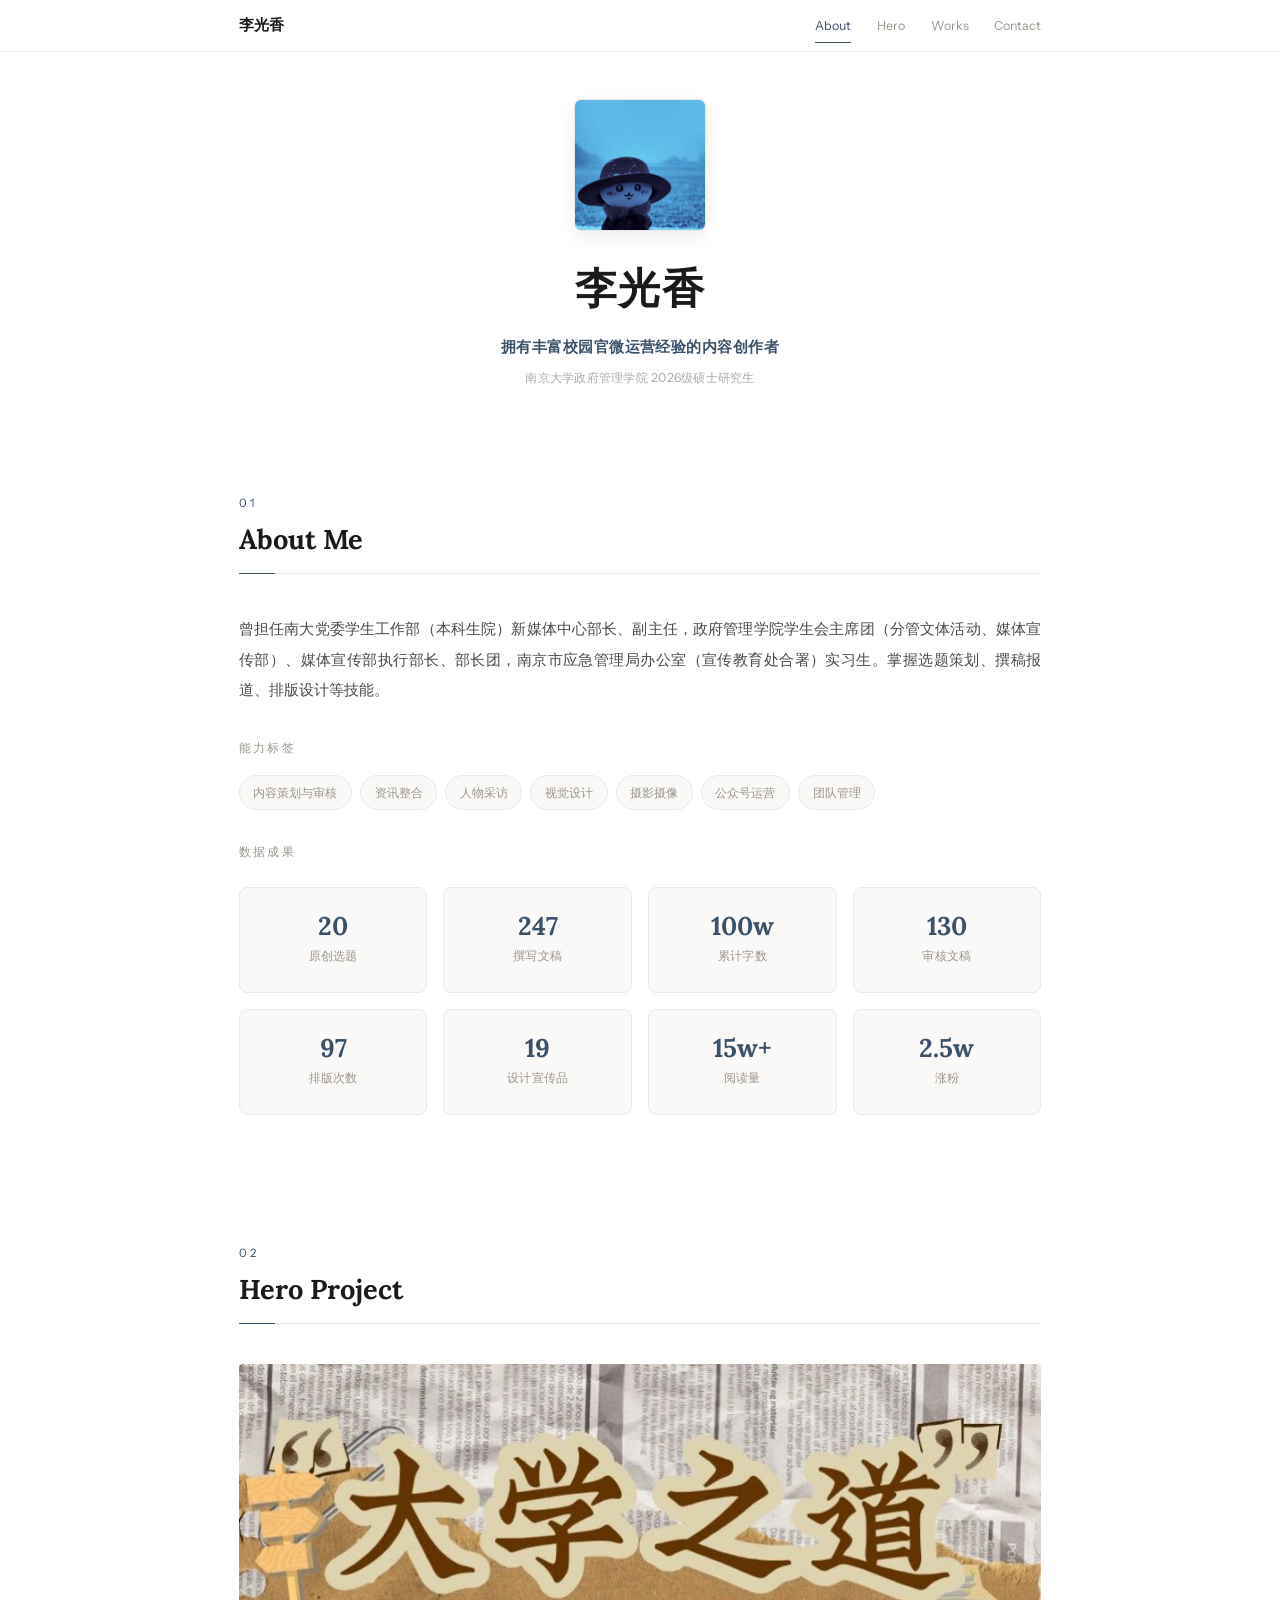
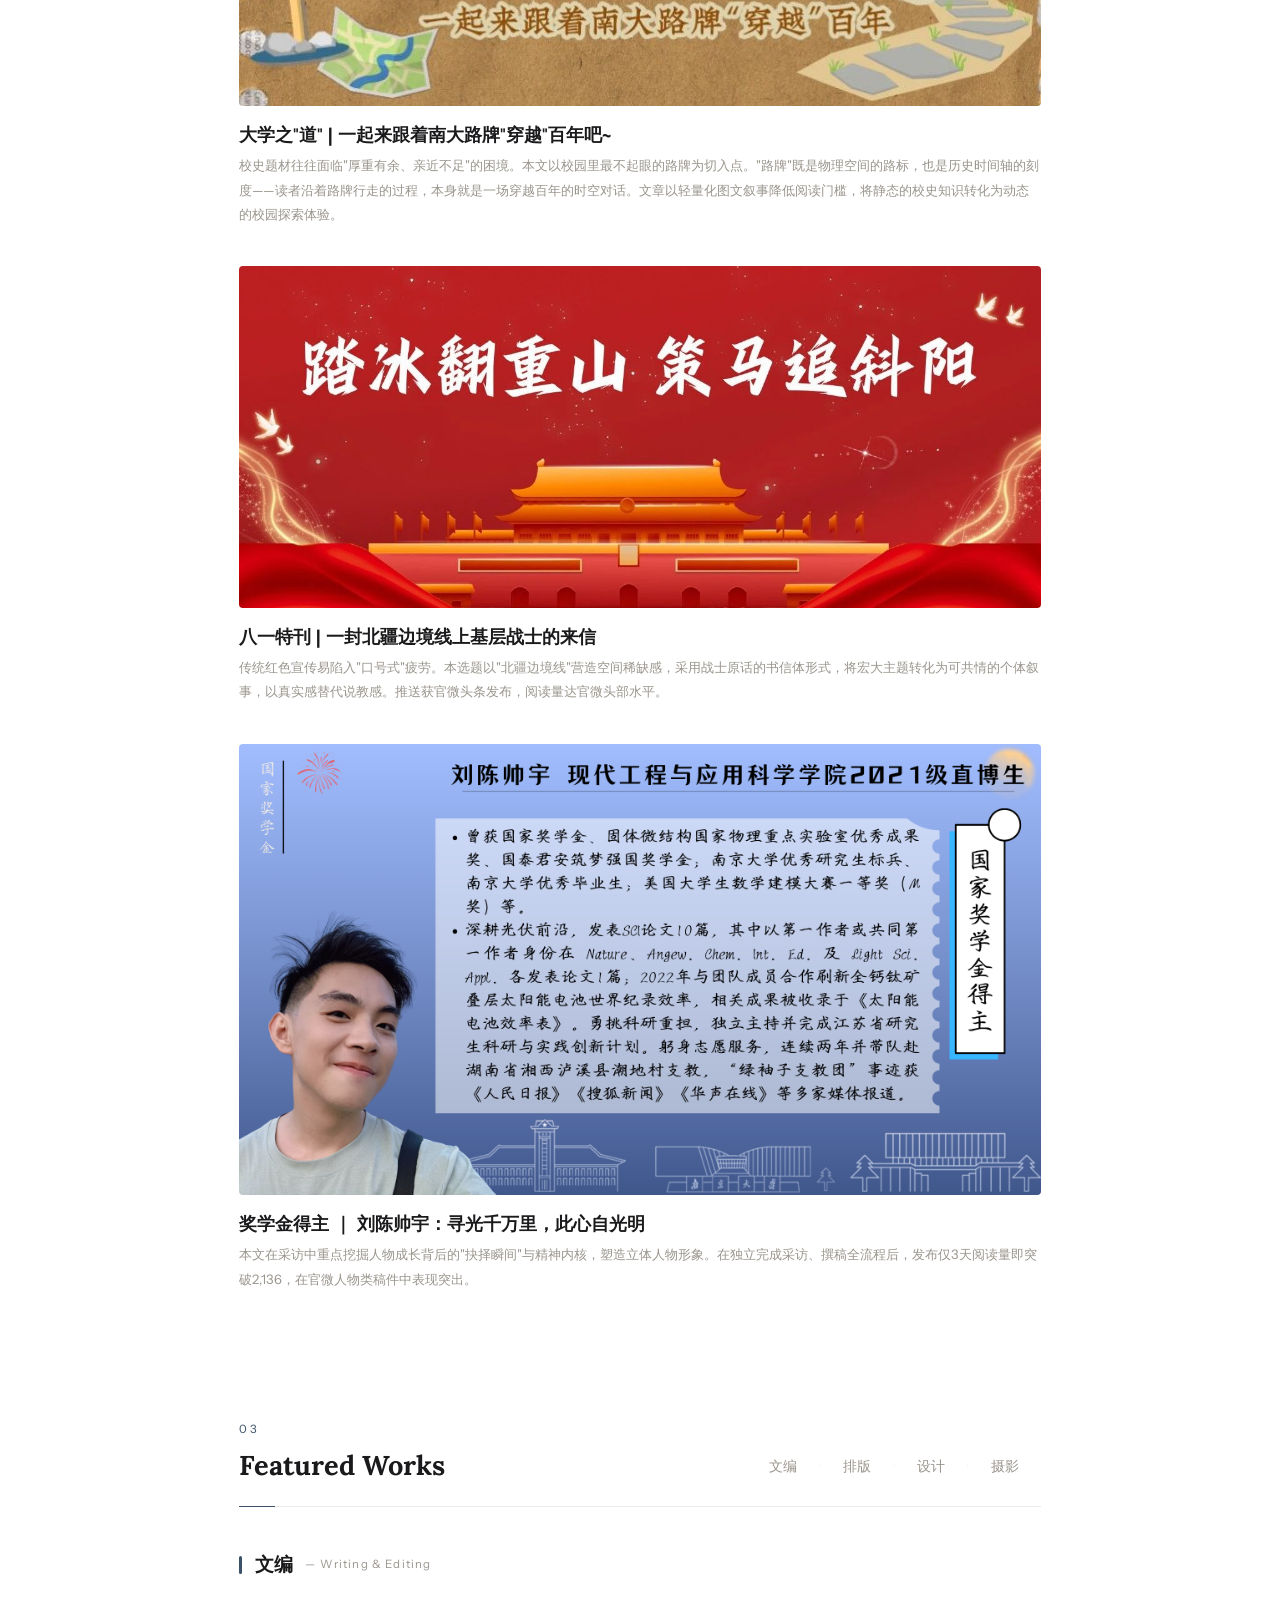
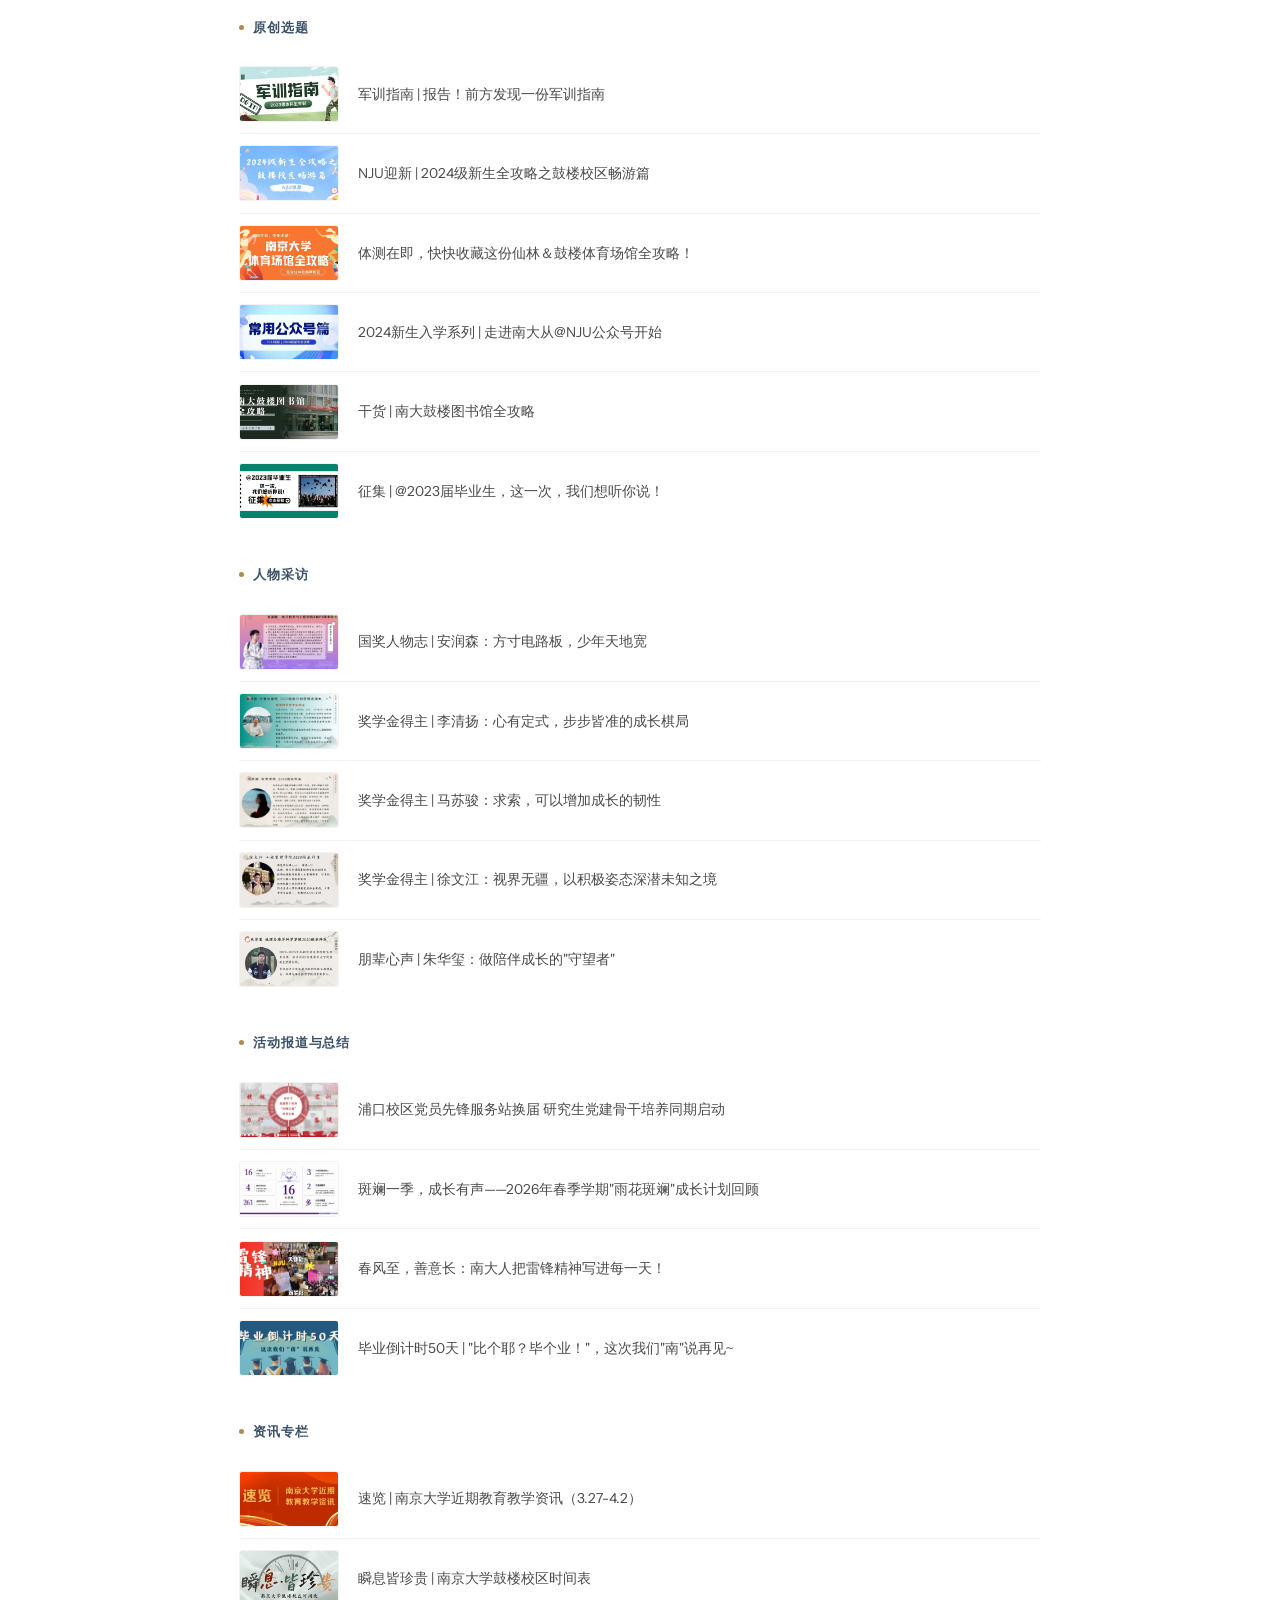
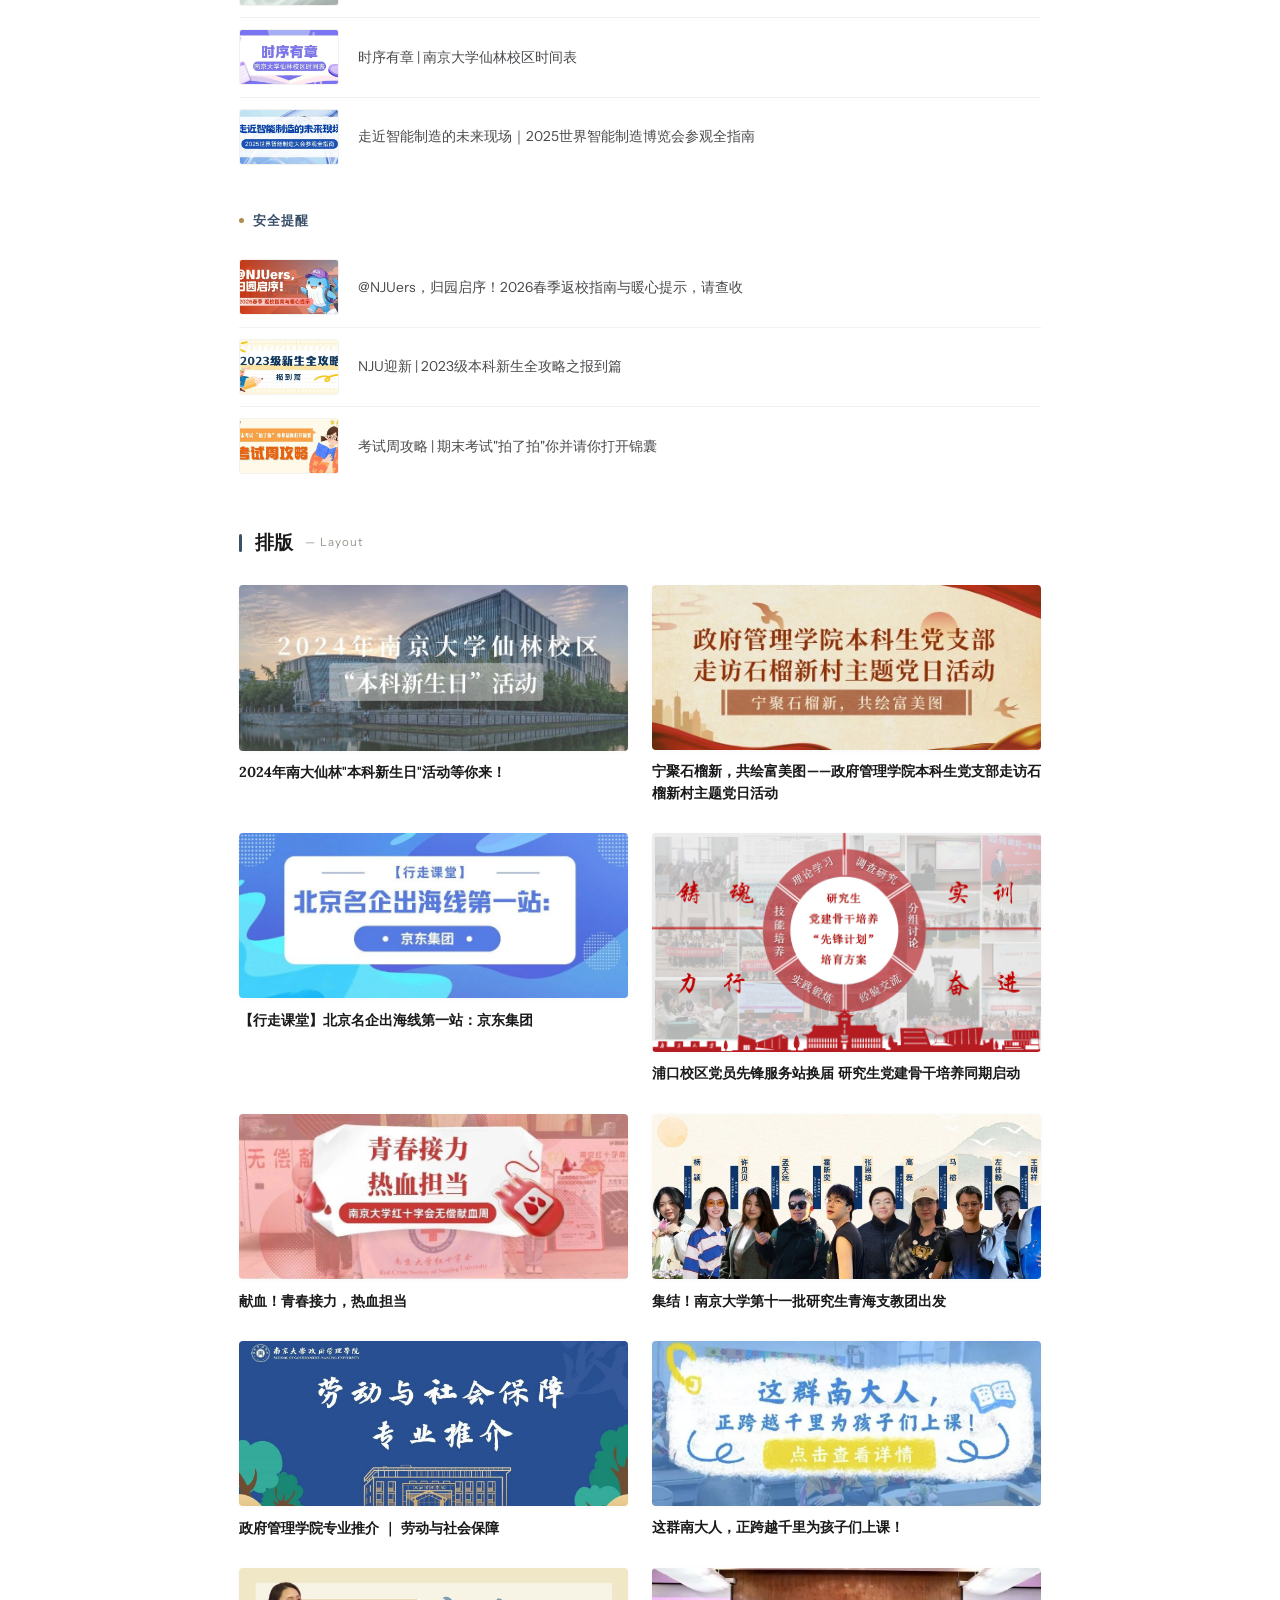
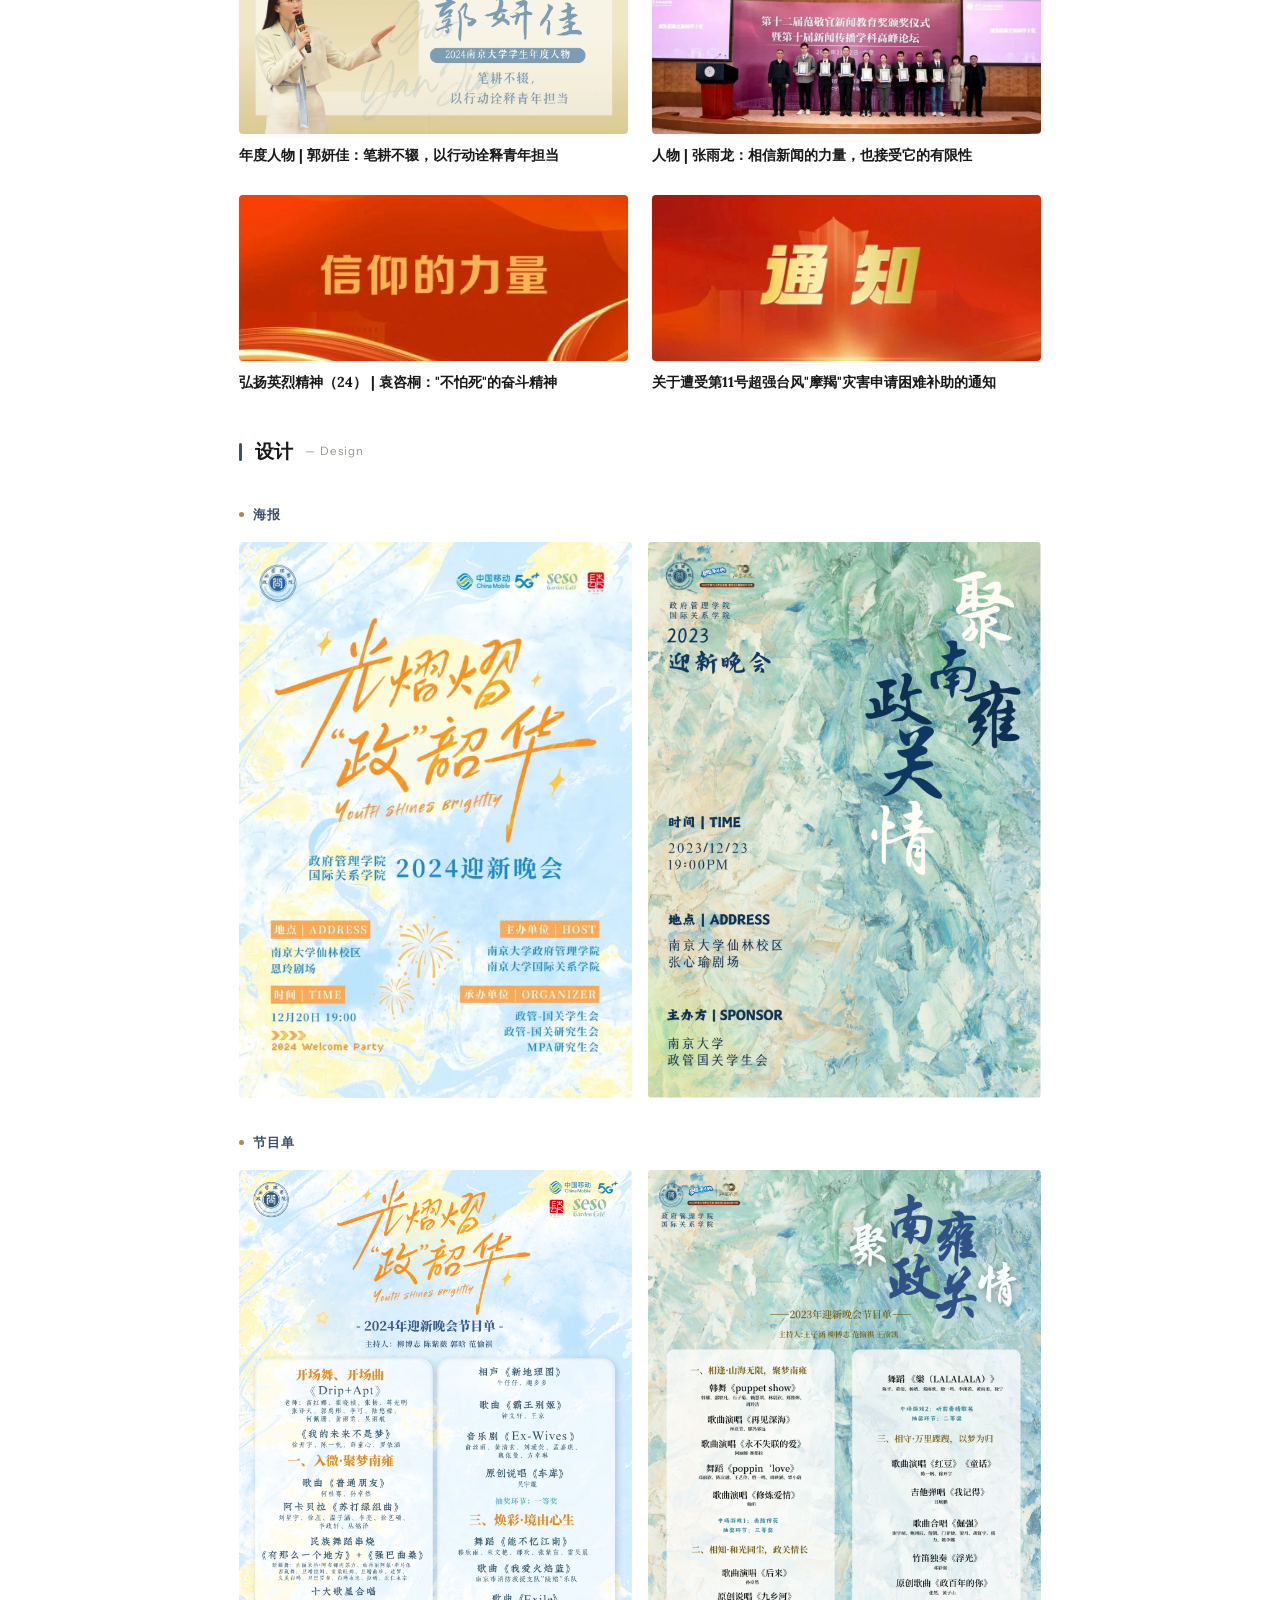
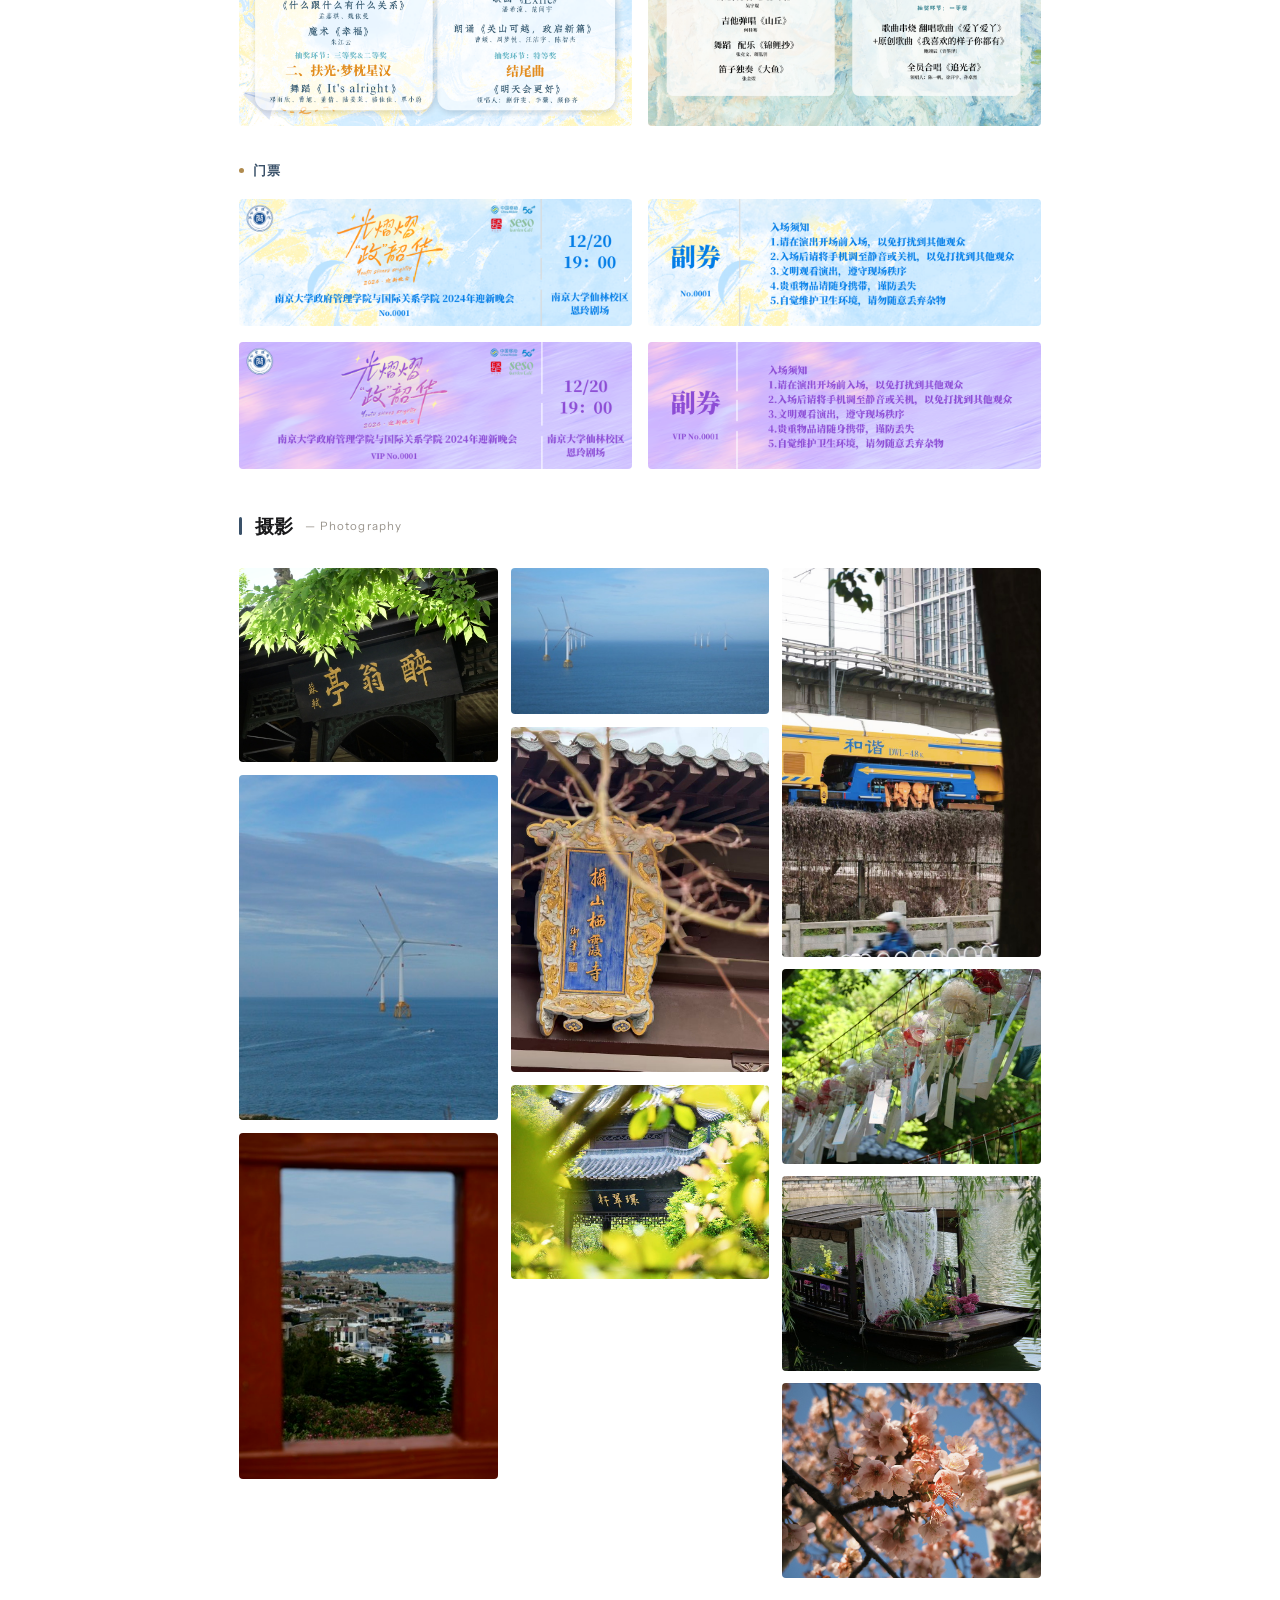
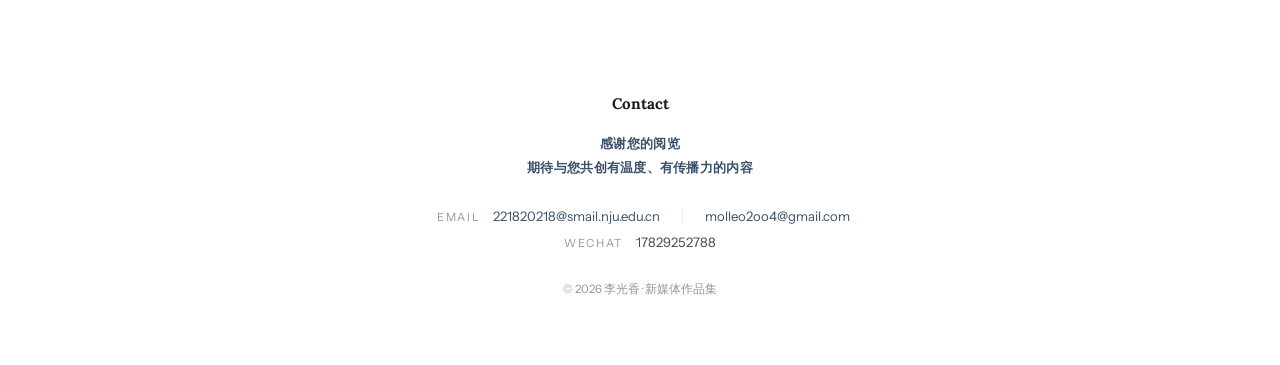
==== portfolio.html @ 60e77000 "Update portfolio - new media works collection" ====
<!-- Generated by Trae Work -->
<!DOCTYPE html>
<html lang="zh-CN">
<head>
  <meta charset="UTF-8">
  <meta name="viewport" content="width=device-width, initial-scale=1.0">
  <title>李光香 · 新媒体作品集</title>

  <style>
    @font-face {
      font-family: 'Lora';
      src: url('./_shared/fonts/Lora-Regular.ttf') format('truetype');
      font-weight: 400;
    }
    @font-face {
      font-family: 'Lora';
      src: url('./_shared/fonts/Lora-Bold.ttf') format('truetype');
      font-weight: 700;
    }
    @font-face {
      font-family: 'Lora';
      src: url('./_shared/fonts/Lora-Italic.ttf') format('truetype');
      font-weight: 400;
      font-style: italic;
    }
    @font-face {
      font-family: 'InstrumentSans';
      src: url('./_shared/fonts/InstrumentSans-Regular.ttf') format('truetype');
      font-weight: 400;
    }
    @font-face {
      font-family: 'InstrumentSans';
      src: url('./_shared/fonts/InstrumentSans-Bold.ttf') format('truetype');
      font-weight: 700;
    }
  </style>

  <style>
    :root {
      --bg: #ffffff;
      --bg-soft: #faf9f7;
      --ink: #1a1a1c;
      --ink-soft: #4a4a4e;
      --muted: #9a958d;
      --rule: #ece9e4;
      --rule-soft: #f4f2ee;
      --accent: #3a5169;
      --accent-soft: #7a93ab;
      --gold: #b08b4e;
      --font-serif: 'Lora', 'Noto Serif SC', 'Songti SC', serif;
      --font-sans: 'InstrumentSans', 'Noto Sans SC', 'PingFang SC', sans-serif;
      --max: 860px;
    }

    *, *::before, *::after { box-sizing: border-box; margin: 0; padding: 0; }
    html { font-size: 16px; scroll-behavior: smooth; }
    body {
      font-family: var(--font-sans);
      color: var(--ink);
      background: var(--bg);
      line-height: 1.85;
      -webkit-font-smoothing: antialiased;
      overflow-x: hidden;
    }
    .container {
      max-width: var(--max);
      margin: 0 auto;
      padding: 0 1.8rem;
    }

    /* Scroll reveal */
    .reveal {
      opacity: 0;
      transform: translateY(20px);
      transition: opacity 0.8s cubic-bezier(0.22,1,0.36,1), transform 0.8s cubic-bezier(0.22,1,0.36,1);
    }
    .reveal.visible { opacity: 1; transform: translateY(0); }

    /* === Nav === */
    nav.topnav {
      position: sticky; top: 0; z-index: 100;
      background: rgba(255,255,255,0.9);
      backdrop-filter: blur(12px);
      -webkit-backdrop-filter: blur(12px);
      border-bottom: 1px solid var(--rule-soft);
    }
    nav.topnav .nav-inner {
      max-width: var(--max); margin: 0 auto;
      padding: 0.7rem 1.8rem;
      display: flex; gap: 1.6rem; flex-wrap: wrap; align-items: center;
    }
    nav.topnav .brand {
      font-family: var(--font-serif);
      font-size: 0.95rem; font-weight: 700;
      color: var(--ink); margin-right: auto;
      letter-spacing: 0.02em;
    }
    nav.topnav a {
      font-size: 0.78rem; color: var(--muted);
      text-decoration: none; transition: color 0.2s;
      white-space: nowrap; position: relative;
    }
    nav.topnav a:hover, nav.topnav a.active { color: var(--accent); }
    nav.topnav a::after {
      content: ''; position: absolute; bottom: -6px; left: 0;
      width: 0; height: 1px; background: var(--accent);
      transition: width 0.3s ease;
    }
    nav.topnav a:hover::after, nav.topnav a.active::after { width: 100%; }

    /* === Hero === */
    .hero {
      text-align: center;
      padding: 3rem 0 2.5rem;
    }
    .hero .profile-wrap {
      width: 130px; height: 130px; margin: 0 auto 1.3rem;
      position: relative;
    }
    .hero .profile-wrap img {
      width: 100%; height: 100%;
      object-fit: cover; border-radius: 6px;
      box-shadow: 0 0 0 1px var(--rule), 0 6px 20px rgba(0,0,0,0.08);
      transition: transform 0.4s ease;
    }
    .hero .profile-wrap:hover img { transform: scale(1.03); }
    .hero h1 {
      font-family: var(--font-serif);
      font-size: 2.6rem; font-weight: 700;
      letter-spacing: 0.04em;
      margin-bottom: 0.4rem;
    }
    .hero h1 a {
      color: var(--ink); text-decoration: none;
      transition: color 0.2s;
    }
    .hero h1 a:hover { color: var(--accent); }
    .hero .tagline {
      font-size: 0.92rem; color: var(--accent);
      letter-spacing: 0.03em;
      margin-bottom: 0.3rem;
      font-weight: 600;
    }
    .hero .tagline-sub {
      font-size: 0.78rem; color: var(--muted);
      letter-spacing: 0.02em;
      opacity: 0.8;
    }
    .hero .divider-dot {
      display: inline-block;
      width: 4px; height: 4px;
      background: var(--gold); border-radius: 50%;
      margin: 0 auto 0.8rem;
    }
    .hero .emails {
      font-size: 0.82rem;
    }
    .hero .emails a {
      color: var(--accent); text-decoration: none;
      transition: color 0.2s;
    }
    .hero .emails a:hover { color: var(--gold); }
    .hero .emails .sep { color: var(--rule); margin: 0 0.6rem; }

    /* === Section headers — editorial style === */
    .section {
      padding: 4rem 0;
    }
    .section-head {
      margin-bottom: 2.5rem;
    }
    .section-head .section-label {
      font-size: 0.72rem;
      font-weight: 400;
      letter-spacing: 0.25em;
      text-transform: uppercase;
      color: var(--accent);
      margin-bottom: 0.5rem;
    }
    .section-head h2 {
      font-family: var(--font-serif);
      font-size: 1.7rem;
      font-weight: 700;
      color: var(--ink);
      line-height: 1.3;
    }
    .section-head-row {
      display: flex;
      align-items: flex-start;
      justify-content: space-between;
      gap: 1rem;
    }
    .section-head .section-rule {
      margin-top: 1rem;
      height: 1px;
      background: linear-gradient(90deg, var(--accent) 0%, var(--accent) 36px, var(--rule) 36px, var(--rule) 100%);
    }

    /* === Sub-section headers (文编/排版/设计/摄影) === */
    .sub-head {
      margin: 2.5rem 0 1.5rem;
      display: flex;
      align-items: center;
      gap: 0.8rem;
    }
    .sub-head .sub-marker {
      width: 3px; height: 18px;
      background: var(--accent);
      border-radius: 2px;
      flex-shrink: 0;
    }
    .sub-head h3 {
      font-family: var(--font-serif);
      font-size: 1.2rem;
      font-weight: 700;
      color: var(--ink);
    }
    .sub-head .sub-count {
      font-size: 0.72rem;
      color: var(--muted);
      letter-spacing: 0.1em;
    }

    /* === Works tab bar — editorial style === */
    .works-tabs {
      display: flex;
      justify-content: center;
      align-items: center;
      gap: 0;
      margin-bottom: 0.4rem;
    }
    .works-tabs a {
      position: relative;
      font-family: var(--font-serif);
      font-size: 0.88rem;
      color: var(--muted);
      text-decoration: none;
      padding: 0.3rem 1.4rem;
      transition: color 0.25s ease;
    }
    .works-tabs a::after {
      content: '';
      position: absolute;
      bottom: -4px;
      left: 50%;
      transform: translateX(-50%);
      width: 0;
      height: 1.5px;
      background: var(--accent);
      transition: width 0.3s cubic-bezier(0.22,1,0.36,1);
    }
    .works-tabs a:hover {
      color: var(--accent);
    }
    .works-tabs a:hover::after {
      width: 24px;
    }
    .works-tabs a.active {
      color: var(--accent);
    }
    .works-tabs a.active::after {
      width: 24px;
    }
    .works-tabs .tab-sep {
      color: var(--rule);
      font-size: 0.6rem;
      user-select: none;
    }

    /* === Sub-sub headers (原创选题/人物采访 etc) === */
    .cat-head {
      margin: 2rem 0 1rem;
      display: flex;
      align-items: baseline;
      gap: 0.6rem;
    }
    .cat-head .cat-dot {
      width: 5px; height: 5px;
      border-radius: 50%;
      background: var(--gold);
      flex-shrink: 0;
      transform: translateY(-2px);
    }
    .cat-head h4 {
      font-size: 0.82rem;
      font-weight: 700;
      color: var(--accent);
      letter-spacing: 0.06em;
    }

    /* === About: bio text === */
    .bio {
      text-align: justify;
      font-size: 0.95rem;
      line-height: 2;
      color: var(--ink-soft);
    }
    .bio strong { color: var(--ink); font-weight: 700; }

    /* === About: positions === */
    .positions {
      margin-top: 1.2rem;
      padding-left: 0;
    }
    .positions li {
      list-style: none;
      padding: 0.6rem 0;
      font-size: 0.88rem;
      color: var(--ink-soft);
      border-bottom: 1px solid var(--rule-soft);
      text-align: justify;
      display: flex;
      align-items: baseline;
      gap: 0.8rem;
    }
    .positions li:last-child { border-bottom: none; }
    .positions li::before {
      content: '';
      width: 6px; height: 1px;
      background: var(--accent);
      flex-shrink: 0;
      transform: translateY(-3px);
    }

    /* === About: skills — pill tags === */
    .skills {
      display: flex; flex-wrap: wrap;
      gap: 0.5rem; margin-top: 1rem;
    }
    .skills span {
      font-size: 0.78rem;
      color: var(--muted);
      padding: 0.3rem 0.85rem;
      background: var(--bg-soft);
      border: 1px solid var(--rule);
      border-radius: 20px;
      transition: all 0.25s ease;
      cursor: default;
    }
    .skills span:hover {
      color: var(--accent);
      border-color: var(--accent-soft);
      background: rgba(58, 81, 105, 0.04);
      transform: translateY(-2px);
    }

    /* === About: stats — card grid === */
    .stats {
      margin-top: 1.5rem;
      display: grid;
      grid-template-columns: repeat(auto-fit, minmax(160px, 1fr));
      gap: 1rem;
    }
    .stats .stat {
      background: var(--bg-soft);
      padding: 1.5rem 1.2rem;
      border-radius: 8px;
      text-align: center;
      border: 1px solid var(--rule);
      transition: transform 0.3s ease, box-shadow 0.3s ease;
      position: relative;
      overflow: hidden;
    }
    .stats .stat::before {
      content: '';
      position: absolute;
      top: 0; left: 0;
      width: 100%;
      height: 3px;
      background: linear-gradient(135deg, var(--accent) 0%, var(--accent-soft) 100%);
      transform: scaleX(0);
      transform-origin: left;
      transition: transform 0.4s ease;
    }
    .stats .stat:hover {
      transform: translateY(-4px);
      box-shadow: 0 4px 16px rgba(0,0,0,0.06), 0 2px 6px rgba(0,0,0,0.04);
    }
    .stats .stat:hover::before { transform: scaleX(1); }
    .stats .stat .num {
      font-family: var(--font-serif);
      font-size: 1.6rem;
      font-weight: 700;
      color: var(--accent);
      line-height: 1.1;
    }
    .stats .stat .label {
      font-size: 0.72rem;
      color: var(--muted);
      margin-top: 0.4rem;
      letter-spacing: 0.02em;
    }

    /* === About sub-labels === */
    .about-sub {
      margin: 2rem 0 0.6rem;
      font-size: 0.72rem;
      letter-spacing: 0.2em;
      text-transform: uppercase;
      color: var(--muted);
      font-weight: 400;
    }

    /* === Hero projects — large editorial === */
    .hero-projects {
      display: flex;
      flex-direction: column;
      gap: 2.5rem;
    }
    .hero-project {
      text-decoration: none;
      color: var(--ink);
      display: block;
    }
    .hero-project .hp-img {
      width: 100%;
      overflow: hidden;
      border-radius: 4px;
      margin-bottom: 1rem;
    }
    .hero-project .hp-img img {
      width: 100%; display: block;
      transition: transform 0.6s ease;
    }
    .hero-project:hover .hp-img img { transform: scale(1.03); }
    .hero-project .hp-title {
      font-family: var(--font-serif);
      font-size: 1.1rem;
      font-weight: 700;
      line-height: 1.5;
      transition: color 0.2s;
    }
    .hero-project:hover .hp-title { color: var(--accent); }
    .hero-project .hp-desc {
      font-size: 0.82rem;
      color: var(--muted);
      margin-top: 0.3rem;
    }

    /* === Layout grid — large cover like hero projects === */
    .layout-grid {
      display: grid;
      grid-template-columns: repeat(2, 1fr);
      gap: 1.8rem 1.5rem;
      margin-bottom: 1rem;
    }
    .layout-grid .lg-item {
      text-decoration: none;
      color: var(--ink);
      display: block;
    }
    .layout-grid .lg-img {
      width: 100%;
      overflow: hidden;
      border-radius: 4px;
      margin-bottom: 0.7rem;
      box-shadow: 0 1px 4px rgba(0,0,0,0.04);
    }
    .layout-grid .lg-img img {
      width: 100%; display: block;
      transition: transform 0.6s ease;
    }
    .layout-grid .lg-item:hover .lg-img img { transform: scale(1.04); }
    .layout-grid .lg-title {
      font-family: var(--font-serif);
      font-size: 0.9rem;
      font-weight: 700;
      line-height: 1.5;
      transition: color 0.2s;
      text-align: justify;
    }
    .layout-grid .lg-item:hover .lg-title { color: var(--accent); }

    /* === Article list — horizontal thumbnail + title === */
    .work-list {
      list-style: none;
      margin-bottom: 1rem;
    }
    .work-list li {
      border-bottom: 1px solid var(--rule-soft);
    }
    .work-list li:last-child { border-bottom: none; }
    .work-list a {
      display: flex;
      align-items: center;
      gap: 1.2rem;
      padding: 0.7rem 0;
      text-decoration: none;
      color: var(--ink);
      transition: padding-left 0.3s ease;
    }
    .work-list a:hover { padding-left: 0.8rem; }
    .work-list .thumb {
      width: 100px;
      height: 56px;
      object-fit: cover;
      border-radius: 3px;
      flex-shrink: 0;
      border: 1px solid var(--rule-soft);
      transition: opacity 0.2s;
    }
    .work-list a:hover .thumb { opacity: 0.85; }
    .work-list .title {
      font-size: 0.86rem;
      font-weight: 400;
      line-height: 1.5;
      text-align: justify;
      color: var(--ink-soft);
      transition: color 0.2s;
    }
    .work-list a:hover .title { color: var(--accent); }

    /* === Plain link list — minimal === */
    .plain-list {
      list-style: none;
      margin-bottom: 1rem;
    }
    .plain-list li {
      border-bottom: 1px solid var(--rule-soft);
    }
    .plain-list li:last-child { border-bottom: none; }
    .plain-list a {
      display: flex;
      align-items: baseline;
      gap: 0.6rem;
      padding: 0.65rem 0;
      font-size: 0.86rem;
      color: var(--ink-soft);
      text-decoration: none;
      text-align: justify;
      transition: color 0.2s, padding-left 0.3s;
    }
    .plain-list a::before {
      content: '—';
      color: var(--rule);
      font-size: 0.8rem;
      flex-shrink: 0;
      transition: color 0.2s;
    }
    .plain-list a:hover {
      color: var(--accent);
      padding-left: 0.6rem;
    }
    .plain-list a:hover::before { color: var(--gold); }

    /* === Design gallery — borderless === */
    .gallery {
      display: grid;
      grid-template-columns: repeat(2, 1fr);
      gap: 1rem;
      margin-bottom: 1.5rem;
    }
    .gallery .gitem {
      cursor: pointer;
      overflow: hidden;
      border-radius: 4px;
      background: var(--bg-soft);
      transition: opacity 0.3s;
    }
    .gallery .gitem:hover { opacity: 0.9; }
    .gallery .gitem img {
      width: 100%; display: block;
      transition: transform 0.5s ease;
    }
    .gallery .gitem:hover img { transform: scale(1.04); }

    /* === Photo grid === */
    .photos {
      column-count: 3;
      column-gap: 0.8rem;
    }
    .photos .pitem {
      break-inside: avoid;
      margin-bottom: 0.8rem;
      cursor: pointer;
      overflow: hidden;
      border-radius: 4px;
      background: var(--bg-soft);
      transition: opacity 0.3s;
    }
    .photos .pitem:hover { opacity: 0.9; }
    .photos .pitem img {
      width: 100%; display: block;
      transition: transform 0.5s ease;
    }
    .photos .pitem:hover img { transform: scale(1.04); }

    /* === Lightbox === */
    .lightbox {
      display: none;
      position: fixed; inset: 0;
      background: rgba(0,0,0,0.92);
      z-index: 9999;
      justify-content: center;
      align-items: center;
      cursor: zoom-out;
      backdrop-filter: blur(6px);
    }
    .lightbox.active { display: flex; animation: fade 0.3s ease; }
    @keyframes fade { from { opacity: 0; } to { opacity: 1; } }
    .lightbox img {
      max-width: 90%; max-height: 90%;
      border-radius: 4px;
      animation: zoom 0.4s cubic-bezier(0.22,1,0.36,1);
    }
    @keyframes zoom {
      from { transform: scale(0.92); opacity: 0; }
      to { transform: scale(1); opacity: 1; }
    }

    /* === Footer === */
    footer {
      padding: 3rem 0 4rem;
      text-align: center;
    }
    footer .foot-label {
      font-family: var(--font-serif);
      font-size: 0.95rem;
      font-weight: 700;
      color: var(--ink);
      margin-bottom: 0.8rem;
    }
    footer .foot-message {
      font-size: 0.84rem;
      color: var(--accent);
      line-height: 1.8;
      margin-bottom: 1.5rem;
      letter-spacing: 0.02em;
      font-weight: 600;
    }
    footer .foot-contacts {
      font-size: 0.82rem;
      line-height: 2;
    }
    footer .contact-row {
      display: flex;
      justify-content: center;
      align-items: baseline;
      gap: 0.8rem;
    }
    footer .contact-label {
      font-size: 0.7rem;
      letter-spacing: 0.15em;
      text-transform: uppercase;
      color: var(--muted);
      min-width: 50px;
      text-align: right;
    }
    footer .contact-value {
      color: var(--ink-soft);
    }
    footer .foot-contacts a {
      color: var(--accent); text-decoration: none;
      transition: color 0.2s;
    }
    footer .foot-contacts a:hover { color: var(--gold); }
    footer .foot-contacts .sep { color: var(--rule); margin: 0 0.5rem; }
    footer .foot-copy {
      font-size: 0.72rem;
      color: var(--muted);
      margin-top: 1.5rem;
    }

    /* === Responsive === */
    @media (max-width: 600px) {
      .gallery { grid-template-columns: 1fr; }
      .photos { column-count: 2; }
      .layout-grid { grid-template-columns: 1fr; }
      .hero h1 { font-size: 2rem; }
      nav.topnav .nav-inner { gap: 1rem; }
      nav.topnav a { font-size: 0.72rem; }
      .stats { flex-direction: row; flex-wrap: wrap; }
      .stats .stat { min-width: 50%; }
      .work-list a { gap: 0.8rem; }
      .work-list .thumb { width: 80px; height: 45px; }
      .works-tabs a { font-size: 0.78rem; padding: 0.3rem 0.8rem; }
      .section-head-row { flex-direction: column; align-items: flex-start; }
      footer .contact-row { flex-direction: column; gap: 0.2rem; }
      footer .contact-label { text-align: center; }
    }
    @media (max-width: 400px) {
      .photos { column-count: 1; }
      .work-list .thumb { width: 64px; height: 36px; }
    }
  </style>
</head>
<body>

  <nav class="topnav">
    <div class="nav-inner">
      <a class="brand" href="https://molleox.github.io/" target="_blank" rel="noopener" style="text-decoration:none;">李光香</a>
      <a href="#about">About</a>
      <a href="#hero-project">Hero</a>
      <a href="#works">Works</a>
      <a href="#contact">Contact</a>
    </div>
  </nav>

  <div class="container">

    <!-- Hero -->
    <div class="hero reveal">
      <div class="profile-wrap">
        <img src="assets/profile-new.jpeg" alt="李光香">
      </div>
      <h1><a href="https://molleox.github.io/" target="_blank" rel="noopener">李光香</a></h1>
      <p class="tagline">拥有丰富校园官微运营经验的内容创作者</p>
      <p class="tagline-sub">南京大学政府管理学院 2026级硕士研究生</p>
    </div>

    <!-- 01 About Me -->
    <section class="section reveal" id="about">
      <div class="section-head">
        <div class="section-label">01</div>
        <h2>About Me</h2>
        <div class="section-rule"></div>
      </div>

      <p class="bio">
        曾担任南大党委学生工作部（本科生院）新媒体中心部长、副主任，政府管理学院学生会主席团（分管文体活动、媒体宣传部）、媒体宣传部执行部长、部长团，南京市应急管理局办公室（宣传教育处合署）实习生。掌握选题策划、撰稿报道、排版设计等技能。
      </p>

      <div class="about-sub">能力标签</div>
      <div class="skills">
        <span>内容策划与审核</span><span>资讯整合</span><span>人物采访</span><span>视觉设计</span><span>摄影摄像</span><span>公众号运营</span><span>团队管理</span>
      </div>

      <div class="about-sub">数据成果</div>
      <div class="stats">
        <div class="stat"><div class="num">20</div><div class="label">原创选题</div></div>
        <div class="stat"><div class="num">247</div><div class="label">撰写文稿</div></div>
        <div class="stat"><div class="num">100w</div><div class="label">累计字数</div></div>
        <div class="stat"><div class="num">130</div><div class="label">审核文稿</div></div>
        <div class="stat"><div class="num">97</div><div class="label">排版次数</div></div>
        <div class="stat"><div class="num">19</div><div class="label">设计宣传品</div></div>
        <div class="stat"><div class="num">15w+</div><div class="label">阅读量</div></div>
        <div class="stat"><div class="num">2.5w</div><div class="label">涨粉</div></div>
      </div>
    </section>

    <!-- 02 Hero Project -->
    <section class="section reveal" id="hero-project">
      <div class="section-head">
        <div class="section-label">02</div>
        <h2>Hero Project</h2>
        <div class="section-rule"></div>
      </div>
      <div class="hero-projects">
        <a class="hero-project" href="https://mp.weixin.qq.com/s/YnFyuPqXCF4Wr8rOiO-S4A" target="_blank" rel="noopener">
          <div class="hp-img"><img src="assets/hero1.png" alt="大学之道"></div>
          <div class="hp-title">大学之"道" | 一起来跟着南大路牌"穿越"百年吧~</div>
          <div class="hp-desc">校史题材往往面临"厚重有余、亲近不足"的困境。本文以校园里最不起眼的路牌为切入点。"路牌"既是物理空间的路标，也是历史时间轴的刻度——读者沿着路牌行走的过程，本身就是一场穿越百年的时空对话。文章以轻量化图文叙事降低阅读门槛，将静态的校史知识转化为动态的校园探索体验。</div>
        </a>
        <a class="hero-project" href="https://mp.weixin.qq.com/s/xl5mfMu4aWjMQXHA7Z-B8g" target="_blank" rel="noopener">
          <div class="hp-img"><img src="assets/hero2.png" alt="八一特刊"></div>
          <div class="hp-title">八一特刊 | 一封北疆边境线上基层战士的来信</div>
          <div class="hp-desc">传统红色宣传易陷入"口号式"疲劳。本选题以"北疆边境线"营造空间稀缺感，采用战士原话的书信体形式，将宏大主题转化为可共情的个体叙事，以真实感替代说教感。推送获官微头条发布，阅读量达官微头部水平。</div>
        </a>
        <a class="hero-project" href="https://mp.weixin.qq.com/s/xB-vT43c3py3d7wt3jcHjQ" target="_blank" rel="noopener">
          <div class="hp-img"><img src="assets/hero3.png" alt="刘陈帅宇"></div>
          <div class="hp-title">奖学金得主 ｜ 刘陈帅宇：寻光千万里，此心自光明</div>
          <div class="hp-desc">本文在采访中重点挖掘人物成长背后的"抉择瞬间"与精神内核，塑造立体人物形象。在独立完成采访、撰稿全流程后，发布仅3天阅读量即突破2,136，在官微人物类稿件中表现突出。</div>
        </a>
      </div>
    </section>

    <!-- 03 Featured Works -->
    <section class="section reveal" id="works">
      <div class="section-head">
        <div class="section-label">03</div>
        <div class="section-head-row">
          <h2>Featured Works</h2>
          <div class="works-tabs">
            <a href="#cat-writing">文编</a>
            <span class="tab-sep">·</span>
            <a href="#cat-layout">排版</a>
            <span class="tab-sep">·</span>
            <a href="#cat-design">设计</a>
            <span class="tab-sep">·</span>
            <a href="#cat-photo">摄影</a>
          </div>
        </div>
        <div class="section-rule"></div>
      </div>

      <!-- 一、文编 -->
      <div class="sub-head" id="cat-writing">
        <div class="sub-marker"></div>
        <h3>文编</h3>
        <span class="sub-count">— Writing & Editing</span>
      </div>

      <div class="cat-head"><div class="cat-dot"></div><h4>原创选题</h4></div>
      <ul class="work-list">
        <li><a href="https://mp.weixin.qq.com/s/VSQF0Dr-xXp21sByLk4I1w" target="_blank" rel="noopener">
          <img class="thumb" src="assets/original1.png" alt=""><span class="title">军训指南 | 报告！前方发现一份军训指南</span>
        </a></li>
        <li><a href="https://mp.weixin.qq.com/s/oF11DRpQvUVFfAXGMF_LbQ" target="_blank" rel="noopener">
          <img class="thumb" src="assets/original2.png" alt=""><span class="title">NJU迎新 | 2024级新生全攻略之鼓楼校区畅游篇</span>
        </a></li>
        <li><a href="https://mp.weixin.qq.com/s/Tp6TTzXz90zR1JE8lqbUDg" target="_blank" rel="noopener">
          <img class="thumb" src="assets/original3.png" alt=""><span class="title">体测在即，快快收藏这份仙林＆鼓楼体育场馆全攻略！</span>
        </a></li>
        <li><a href="https://mp.weixin.qq.com/s/B6Wi02RQH_C_41nlaD7G_A" target="_blank" rel="noopener">
          <img class="thumb" src="assets/original4.png" alt=""><span class="title">2024新生入学系列 | 走进南大从@NJU公众号开始</span>
        </a></li>
        <li><a href="https://mp.weixin.qq.com/s/R_TzkCNCQvQaytEUPj2OKw" target="_blank" rel="noopener">
          <img class="thumb" src="assets/original5.png" alt=""><span class="title">干货 | 南大鼓楼图书馆全攻略</span>
        </a></li>
        <li><a href="https://mp.weixin.qq.com/s/juMwMN6XLkldZ4QMYzieFA" target="_blank" rel="noopener">
          <img class="thumb" src="assets/original6.png" alt=""><span class="title">征集 | @2023届毕业生，这一次，我们想听你说！</span>
        </a></li>
      </ul>

      <div class="cat-head"><div class="cat-dot"></div><h4>人物采访</h4></div>
      <ul class="work-list">
        <li><a href="https://mp.weixin.qq.com/s/9mRYyN5wXVGfyLanKJOy0Q" target="_blank" rel="noopener">
          <img class="thumb" src="assets/interview1.png" alt=""><span class="title">国奖人物志 | 安润森：方寸电路板，少年天地宽</span>
        </a></li>
        <li><a href="https://mp.weixin.qq.com/s/m7CEqgtHtMI1CvMzWBrAHQ" target="_blank" rel="noopener">
          <img class="thumb" src="assets/interview2.png" alt=""><span class="title">奖学金得主 | 李清扬：心有定式，步步皆准的成长棋局</span>
        </a></li>
        <li><a href="https://mp.weixin.qq.com/s/NnbzQP8-JYSvf4-C_-s6uw" target="_blank" rel="noopener">
          <img class="thumb" src="assets/interview3.png" alt=""><span class="title">奖学金得主 | 马苏骏：求索，可以增加成长的韧性</span>
        </a></li>
        <li><a href="https://mp.weixin.qq.com/s/Fsk5Rr0KgzD0Z68vBibxeg" target="_blank" rel="noopener">
          <img class="thumb" src="assets/interview4.png" alt=""><span class="title">奖学金得主 | 徐文江：视界无疆，以积极姿态深潜未知之境</span>
        </a></li>
        <li><a href="https://mp.weixin.qq.com/s/SRcPLQeCI3tXf1ZyoR2F2Q" target="_blank" rel="noopener">
          <img class="thumb" src="assets/interview5.png" alt=""><span class="title">朋辈心声 | 朱华玺：做陪伴成长的"守望者"</span>
        </a></li>
      </ul>

      <div class="cat-head"><div class="cat-dot"></div><h4>活动报道与总结</h4></div>
      <ul class="work-list">
        <li><a href="https://mp.weixin.qq.com/s/dRSQhW5ZF-BW-1ntgZJqkw" target="_blank" rel="noopener">
          <img class="thumb" src="assets/event1.png" alt=""><span class="title">浦口校区党员先锋服务站换届 研究生党建骨干培养同期启动</span>
        </a></li>
        <li><a href="https://mp.weixin.qq.com/s/oCKRkpg0Vsg89-_dWM6C8w" target="_blank" rel="noopener">
          <img class="thumb" src="assets/event2.png" alt=""><span class="title">斑斓一季，成长有声——2026年春季学期"雨花斑斓"成长计划回顾</span>
        </a></li>
        <li><a href="https://mp.weixin.qq.com/s/WBJDw502x1MwM1UwFIZTUg" target="_blank" rel="noopener">
          <img class="thumb" src="assets/event3.png" alt=""><span class="title">春风至，善意长：南大人把雷锋精神写进每一天！</span>
        </a></li>
        <li><a href="https://mp.weixin.qq.com/s/a9c_z_ZgYpogX-C_Lgyo0Q" target="_blank" rel="noopener">
          <img class="thumb" src="assets/event4.png" alt=""><span class="title">毕业倒计时50天 | "比个耶？毕个业！"，这次我们"南"说再见~</span>
        </a></li>
      </ul>

      <div class="cat-head"><div class="cat-dot"></div><h4>资讯专栏</h4></div>
      <ul class="work-list">
        <li><a href="https://mp.weixin.qq.com/s/yAvkTw_xYCCosXB-pL5GWQ" target="_blank" rel="noopener">
          <img class="thumb" src="assets/info1.png" alt=""><span class="title">速览 | 南京大学近期教育教学资讯（3.27-4.2）</span>
        </a></li>
        <li><a href="https://mp.weixin.qq.com/s/pg0nVEwT7WBZGJdl9PUFmw" target="_blank" rel="noopener">
          <img class="thumb" src="assets/info2.png" alt=""><span class="title">瞬息皆珍贵 | 南京大学鼓楼校区时间表</span>
        </a></li>
        <li><a href="https://mp.weixin.qq.com/s/kGYbpb1Ce7j2MvRxART3Mw" target="_blank" rel="noopener">
          <img class="thumb" src="assets/info3.png" alt=""><span class="title">时序有章 | 南京大学仙林校区时间表</span>
        </a></li>
        <li><a href="https://mp.weixin.qq.com/s/yTLZISTqkqreuAm6QU9rNA" target="_blank" rel="noopener">
          <img class="thumb" src="assets/info4.png" alt=""><span class="title">走近智能制造的未来现场｜2025世界智能制造博览会参观全指南</span>
        </a></li>
      </ul>

      <div class="cat-head"><div class="cat-dot"></div><h4>安全提醒</h4></div>
      <ul class="work-list">
        <li><a href="https://mp.weixin.qq.com/s/Dyf7kODfejLl_U3_ecZEKQ" target="_blank" rel="noopener">
          <img class="thumb" src="assets/safe1.png" alt=""><span class="title">@NJUers，归园启序！2026春季返校指南与暖心提示，请查收</span>
        </a></li>
        <li><a href="https://mp.weixin.qq.com/s/1K2Q2RbeyCfRLQhCCQpRyQ" target="_blank" rel="noopener">
          <img class="thumb" src="assets/safe2.png" alt=""><span class="title">NJU迎新 | 2023级本科新生全攻略之报到篇</span>
        </a></li>
        <li><a href="https://mp.weixin.qq.com/s/QtvXtEB-6VnPLllJIYGvsQ" target="_blank" rel="noopener">
          <img class="thumb" src="assets/safe3.png" alt=""><span class="title">考试周攻略 | 期末考试"拍了拍"你并请你打开锦囊</span>
        </a></li>
      </ul>

      <!-- 二、排版 -->
      <div class="sub-head" id="cat-layout">
        <div class="sub-marker"></div>
        <h3>排版</h3>
        <span class="sub-count">— Layout</span>
      </div>
      <div class="layout-grid">
        <a class="lg-item" href="https://mp.weixin.qq.com/s/tvin--Kd7H4lK86IWEDgLg" target="_blank" rel="noopener">
          <div class="lg-img"><img src="assets/layout1.png" alt=""></div>
          <div class="lg-title">2024年南大仙林"本科新生日"活动等你来！</div>
        </a>
        <a class="lg-item" href="https://mp.weixin.qq.com/s/qZaxgRZIA8PTYn7A-jG8nQ" target="_blank" rel="noopener">
          <div class="lg-img"><img src="assets/layout2.png" alt=""></div>
          <div class="lg-title">宁聚石榴新，共绘富美图——政府管理学院本科生党支部走访石榴新村主题党日活动</div>
        </a>
        <a class="lg-item" href="https://mp.weixin.qq.com/s/5ovBC4AYsJ5ly-sKoGiNqg" target="_blank" rel="noopener">
          <div class="lg-img"><img src="assets/layout3.png" alt=""></div>
          <div class="lg-title">【行走课堂】北京名企出海线第一站：京东集团</div>
        </a>
        <a class="lg-item" href="https://mp.weixin.qq.com/s/dRSQhW5ZF-BW-1ntgZJqkw" target="_blank" rel="noopener">
          <div class="lg-img"><img src="assets/event1.png" alt=""></div>
          <div class="lg-title">浦口校区党员先锋服务站换届 研究生党建骨干培养同期启动</div>
        </a>
        <a class="lg-item" href="https://mp.weixin.qq.com/s/AbpZlmhwxu9TMwxxxE83Hg" target="_blank" rel="noopener">
          <div class="lg-img"><img src="assets/layout4.png" alt=""></div>
          <div class="lg-title">献血！青春接力，热血担当</div>
        </a>
        <a class="lg-item" href="https://mp.weixin.qq.com/s/sbEC_1LoZhBcgzMZ0hF4GA" target="_blank" rel="noopener">
          <div class="lg-img"><img src="assets/layout5.png" alt=""></div>
          <div class="lg-title">集结！南京大学第十一批研究生青海支教团出发</div>
        </a>
        <a class="lg-item" href="https://mp.weixin.qq.com/s/UyeNm3SJqLSv_0XDG5L7GA" target="_blank" rel="noopener">
          <div class="lg-img"><img src="assets/layout6.png" alt=""></div>
          <div class="lg-title">政府管理学院专业推介 ｜ 劳动与社会保障</div>
        </a>
        <a class="lg-item" href="https://mp.weixin.qq.com/s/ElU7iI4s1kYPGFA266wueg" target="_blank" rel="noopener">
          <div class="lg-img"><img src="assets/layout7.png" alt=""></div>
          <div class="lg-title">这群南大人，正跨越千里为孩子们上课！</div>
        </a>
        <a class="lg-item" href="https://mp.weixin.qq.com/s/QhD5bcKu-jITUAzP2n93Eg" target="_blank" rel="noopener">
          <div class="lg-img"><img src="assets/layout8.png" alt=""></div>
          <div class="lg-title">年度人物 | 郭妍佳：笔耕不辍，以行动诠释青年担当</div>
        </a>
        <a class="lg-item" href="https://mp.weixin.qq.com/s/Y8UzhAXq0HWnPkTkpBGh_w" target="_blank" rel="noopener">
          <div class="lg-img"><img src="assets/layout9.png" alt=""></div>
          <div class="lg-title">人物 | 张雨龙：相信新闻的力量，也接受它的有限性</div>
        </a>
        <a class="lg-item" href="https://mp.weixin.qq.com/s/KMiL9YCDzrpkLsClA32obA" target="_blank" rel="noopener">
          <div class="lg-img"><img src="assets/layout10.png" alt=""></div>
          <div class="lg-title">弘扬英烈精神（24） | 袁咨桐："不怕死"的奋斗精神</div>
        </a>
        <a class="lg-item" href="https://mp.weixin.qq.com/s/Bt4kSIoshydWMfeTIKl1yQ" target="_blank" rel="noopener">
          <div class="lg-img"><img src="assets/layout11.png" alt=""></div>
          <div class="lg-title">关于遭受第11号超强台风"摩羯"灾害申请困难补助的通知</div>
        </a>
      </div>

      <!-- 三、设计 -->
      <div class="sub-head" id="cat-design">
        <div class="sub-marker"></div>
        <h3>设计</h3>
        <span class="sub-count">— Design</span>
      </div>

      <div class="cat-head"><div class="cat-dot"></div><h4>海报</h4></div>
      <div class="gallery">
        <div class="gitem" data-src="assets/poster1.jpg"><img src="assets/poster1.jpg" alt="海报 1"></div>
        <div class="gitem" data-src="assets/poster2.png"><img src="assets/poster2.png" alt="海报 2"></div>
      </div>

      <div class="cat-head"><div class="cat-dot"></div><h4>节目单</h4></div>
      <div class="gallery">
        <div class="gitem" data-src="assets/program1.png"><img src="assets/program1.png" alt="节目单 1"></div>
        <div class="gitem" data-src="assets/program2.png"><img src="assets/program2.png" alt="节目单 2"></div>
      </div>

      <div class="cat-head"><div class="cat-dot"></div><h4>门票</h4></div>
      <div class="gallery">
        <div class="gitem" data-src="assets/ticket1.png"><img src="assets/ticket1.png" alt="门票 1"></div>
        <div class="gitem" data-src="assets/ticket2.png"><img src="assets/ticket2.png" alt="门票 2"></div>
        <div class="gitem" data-src="assets/ticket3.png"><img src="assets/ticket3.png" alt="门票 3"></div>
        <div class="gitem" data-src="assets/ticket4.png"><img src="assets/ticket4.png" alt="门票 4"></div>
      </div>

      <!-- 四、摄影 -->
      <div class="sub-head" id="cat-photo">
        <div class="sub-marker"></div>
        <h3>摄影</h3>
        <span class="sub-count">— Photography</span>
      </div>
      <div class="photos">
        <div class="pitem" data-src="assets/photo1.jpeg"><img src="assets/photo1.jpeg" alt=""></div>
        <div class="pitem" data-src="assets/photo2.jpeg"><img src="assets/photo2.jpeg" alt=""></div>
        <div class="pitem" data-src="assets/photo3.jpeg"><img src="assets/photo3.jpeg" alt=""></div>
        <div class="pitem" data-src="assets/photo4.jpeg"><img src="assets/photo4.jpeg" alt=""></div>
        <div class="pitem" data-src="assets/photo5.jpeg"><img src="assets/photo5.jpeg" alt=""></div>
        <div class="pitem" data-src="assets/photo6.jpeg"><img src="assets/photo6.jpeg" alt=""></div>
        <div class="pitem" data-src="assets/photo7.jpeg"><img src="assets/photo7.jpeg" alt=""></div>
        <div class="pitem" data-src="assets/photo8.jpeg"><img src="assets/photo8.jpeg" alt=""></div>
        <div class="pitem" data-src="assets/photo9.jpeg"><img src="assets/photo9.jpeg" alt=""></div>
        <div class="pitem" data-src="assets/photo10.jpeg"><img src="assets/photo10.jpeg" alt=""></div>
      </div>
    </section>

    <footer id="contact">
      <div class="foot-label">Contact</div>
      <p class="foot-message">感谢您的阅览<br>期待与您共创有温度、有传播力的内容</p>
      <div class="foot-contacts">
        <div class="contact-row">
          <span class="contact-label">Email</span>
          <a href="mailto:221820218@smail.nju.edu.cn">221820218@smail.nju.edu.cn</a>
          <span class="sep">|</span>
          <a href="mailto:molleo2oo4@gmail.com">molleo2oo4@gmail.com</a>
        </div>
        <div class="contact-row">
          <span class="contact-label">WeChat</span>
          <span class="contact-value">17829252788</span>
        </div>
      </div>
      <div class="foot-copy">&copy; 2026 李光香 · 新媒体作品集</div>
    </footer>

  </div>

  <div class="lightbox" id="lightbox">
    <img src="" alt="" id="lightbox-img">
  </div>

  <script>
    // Lightbox
    (function() {
      var lb = document.getElementById('lightbox');
      var lbImg = document.getElementById('lightbox-img');
      document.querySelectorAll('.gitem, .pitem').forEach(function(item) {
        item.addEventListener('click', function(e) {
          e.preventDefault();
          lbImg.src = item.getAttribute('data-src');
          lb.classList.add('active');
        });
      });
      lb.addEventListener('click', function() { lb.classList.remove('active'); lbImg.src = ''; });
      document.addEventListener('keydown', function(e) {
        if (e.key === 'Escape') { lb.classList.remove('active'); lbImg.src = ''; }
      });
    })();

    // Scroll reveal
    (function() {
      var obs = new IntersectionObserver(function(entries) {
        entries.forEach(function(e) {
          if (e.isIntersecting) { e.target.classList.add('visible'); obs.unobserve(e.target); }
        });
      }, { threshold: 0.06, rootMargin: '0px 0px -30px 0px' });
      document.querySelectorAll('.reveal').forEach(function(el) { obs.observe(el); });
    })();

    // Nav active
    (function() {
      var secs = document.querySelectorAll('section.section, footer');
      var links = document.querySelectorAll('nav.topnav a');
      var obs = new IntersectionObserver(function(entries) {
        entries.forEach(function(e) {
          if (e.isIntersecting) {
            var id = e.target.id;
            links.forEach(function(l) { l.classList.toggle('active', l.getAttribute('href') === '#' + id); });
          }
        });
      }, { threshold: 0.25, rootMargin: '-70px 0px -50% 0px' });
      secs.forEach(function(s) { obs.observe(s); });
    })();
  </script>
</body>
</html>
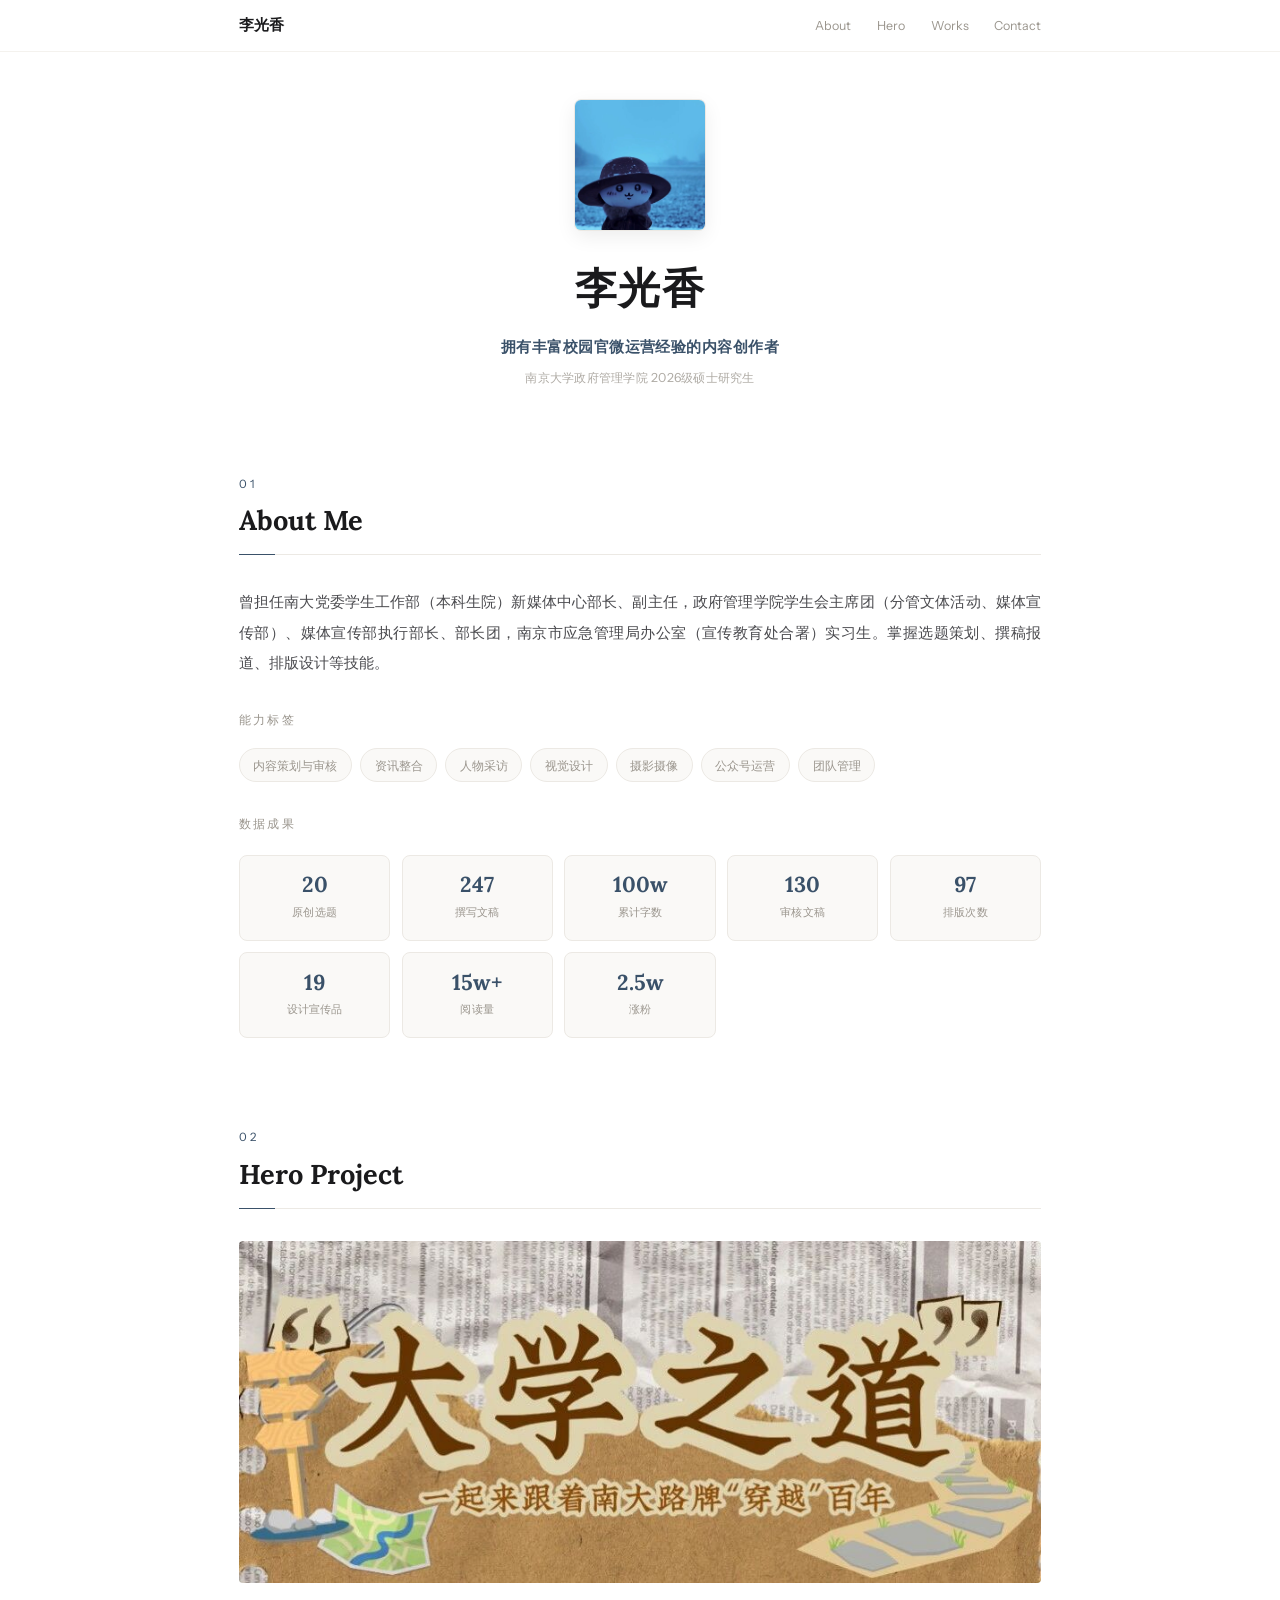
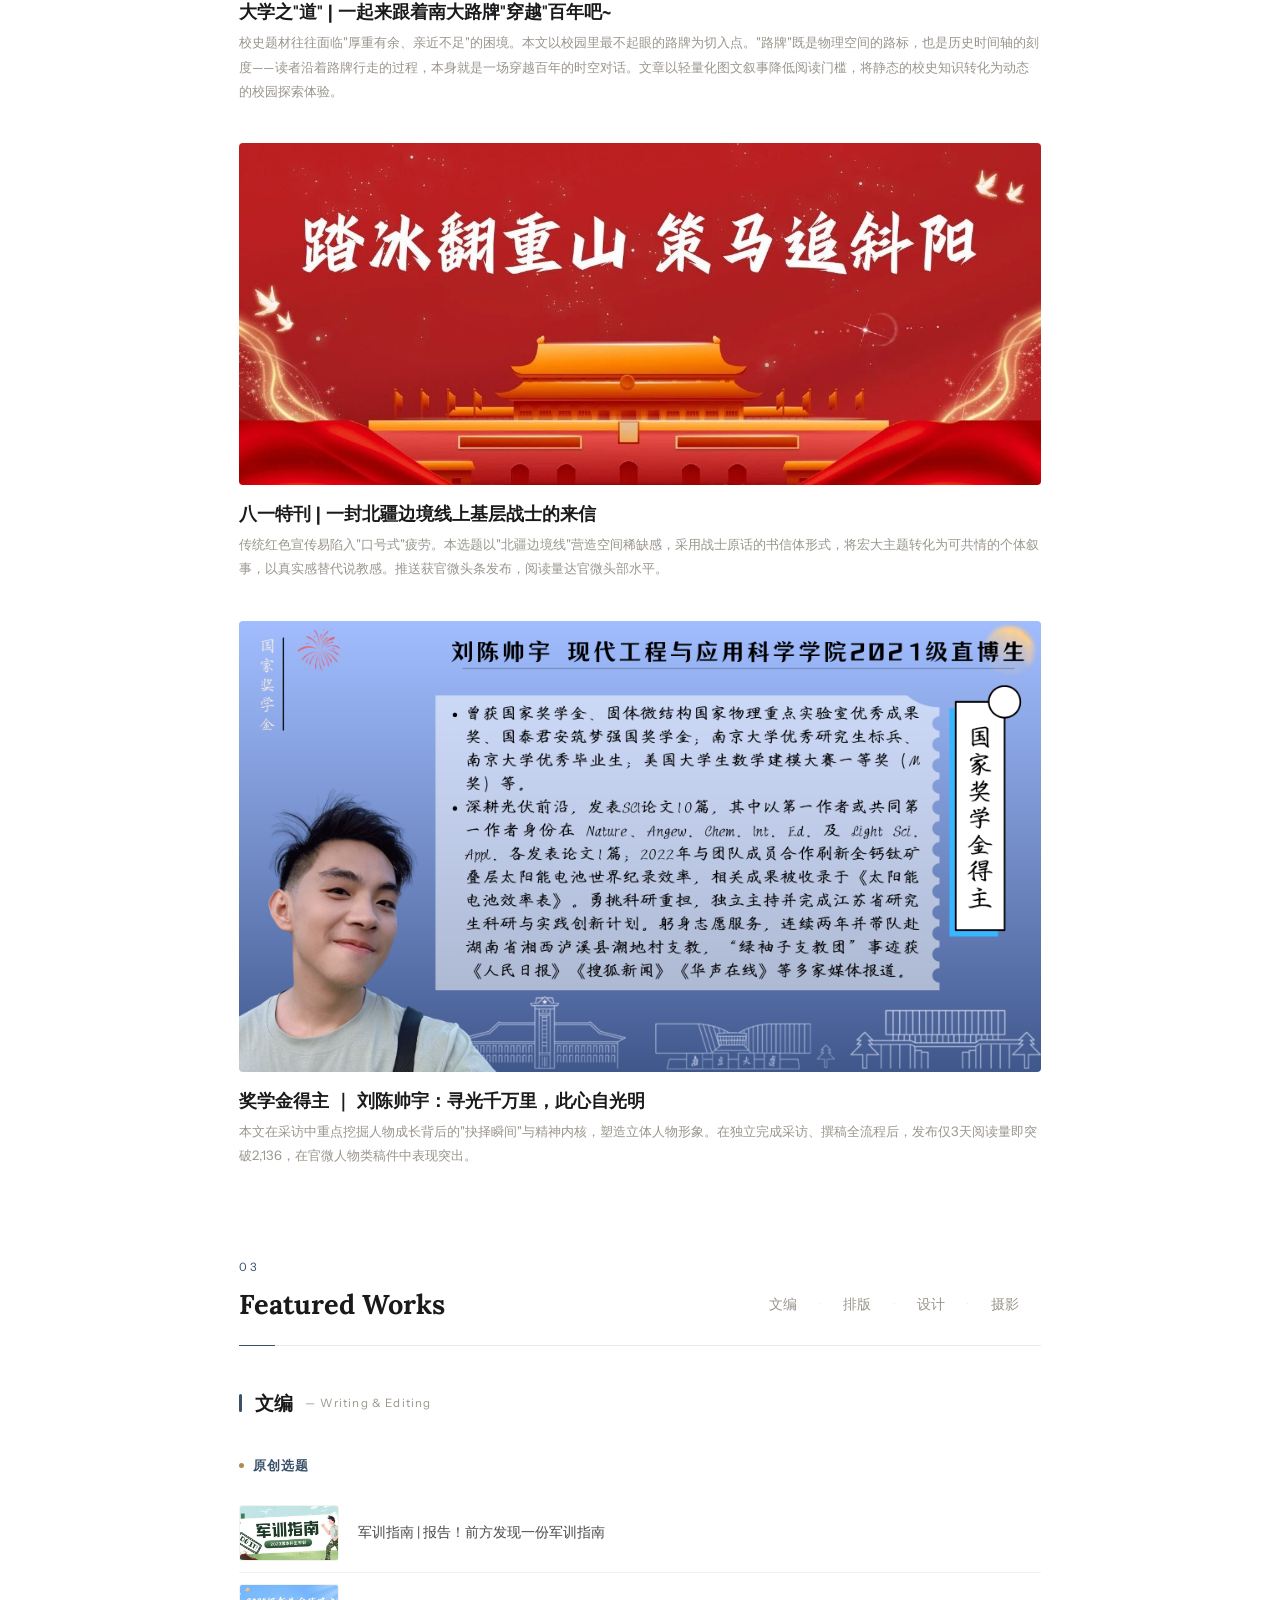
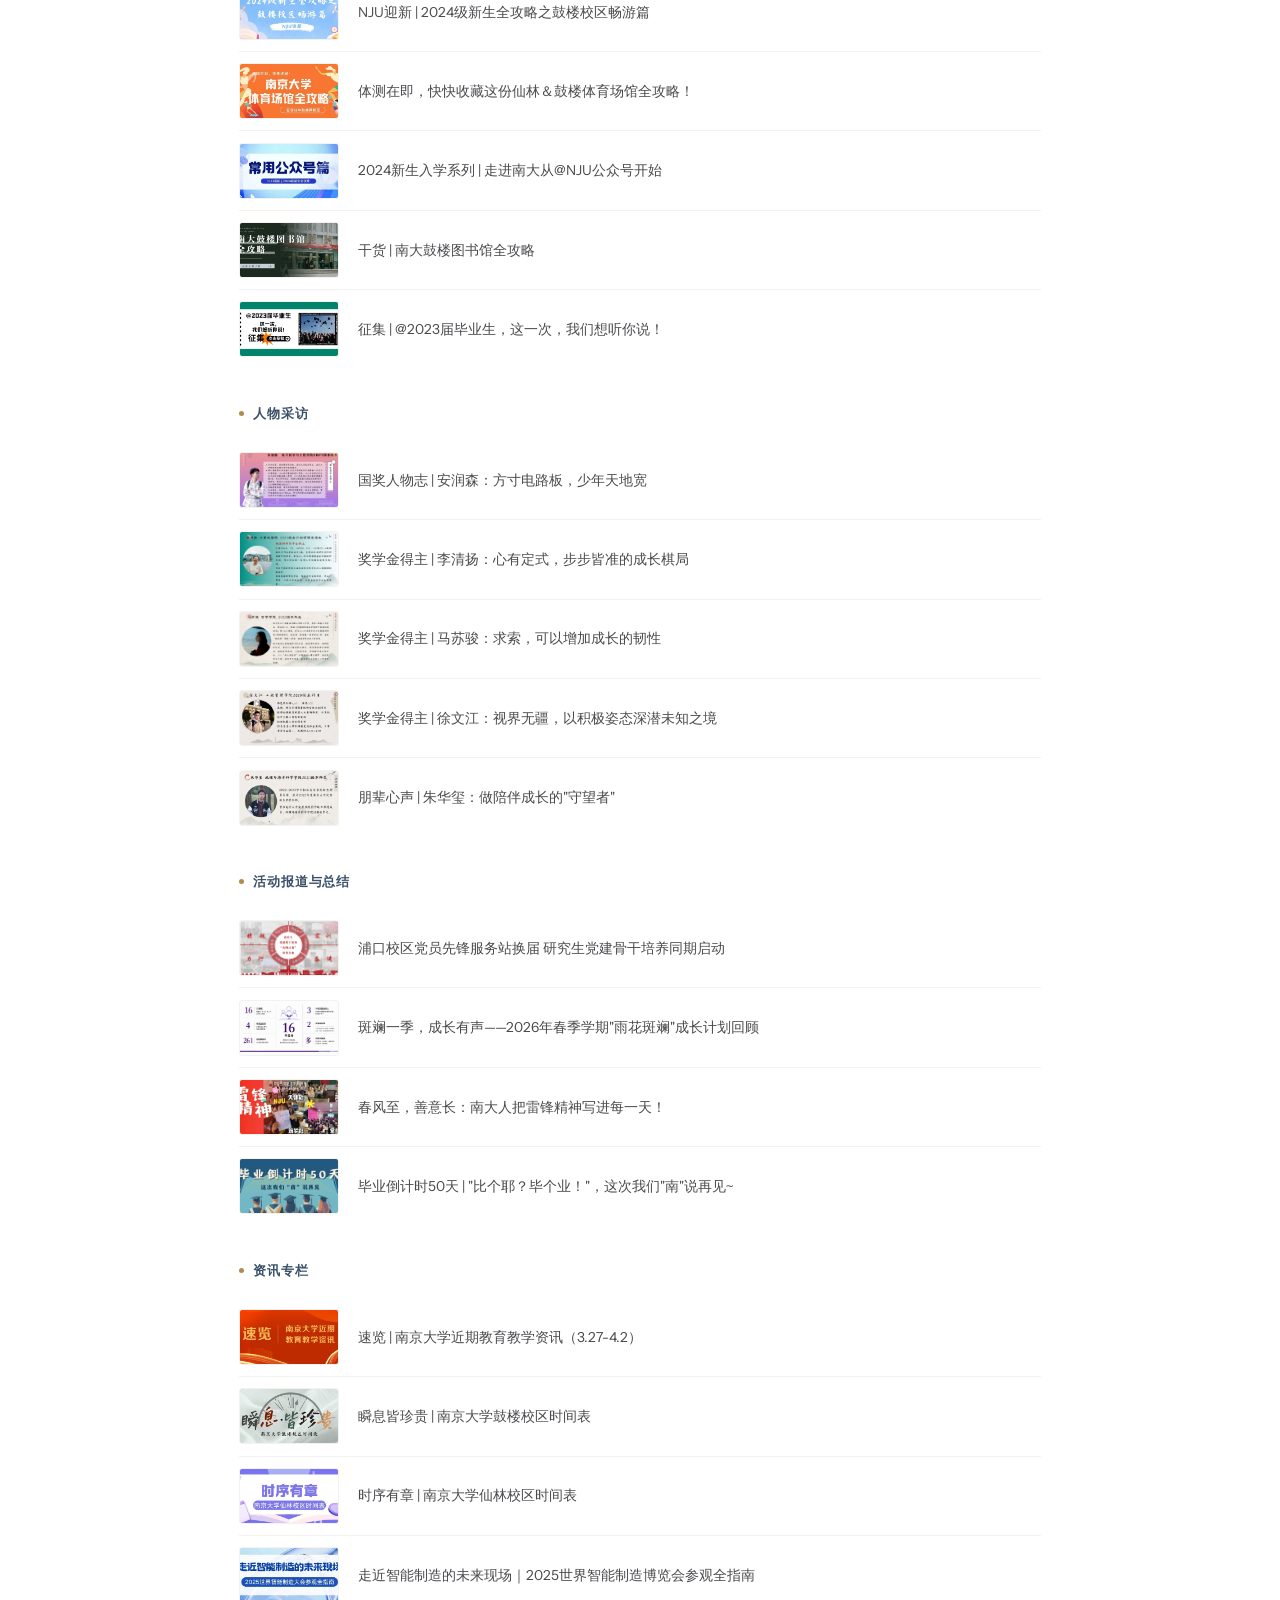
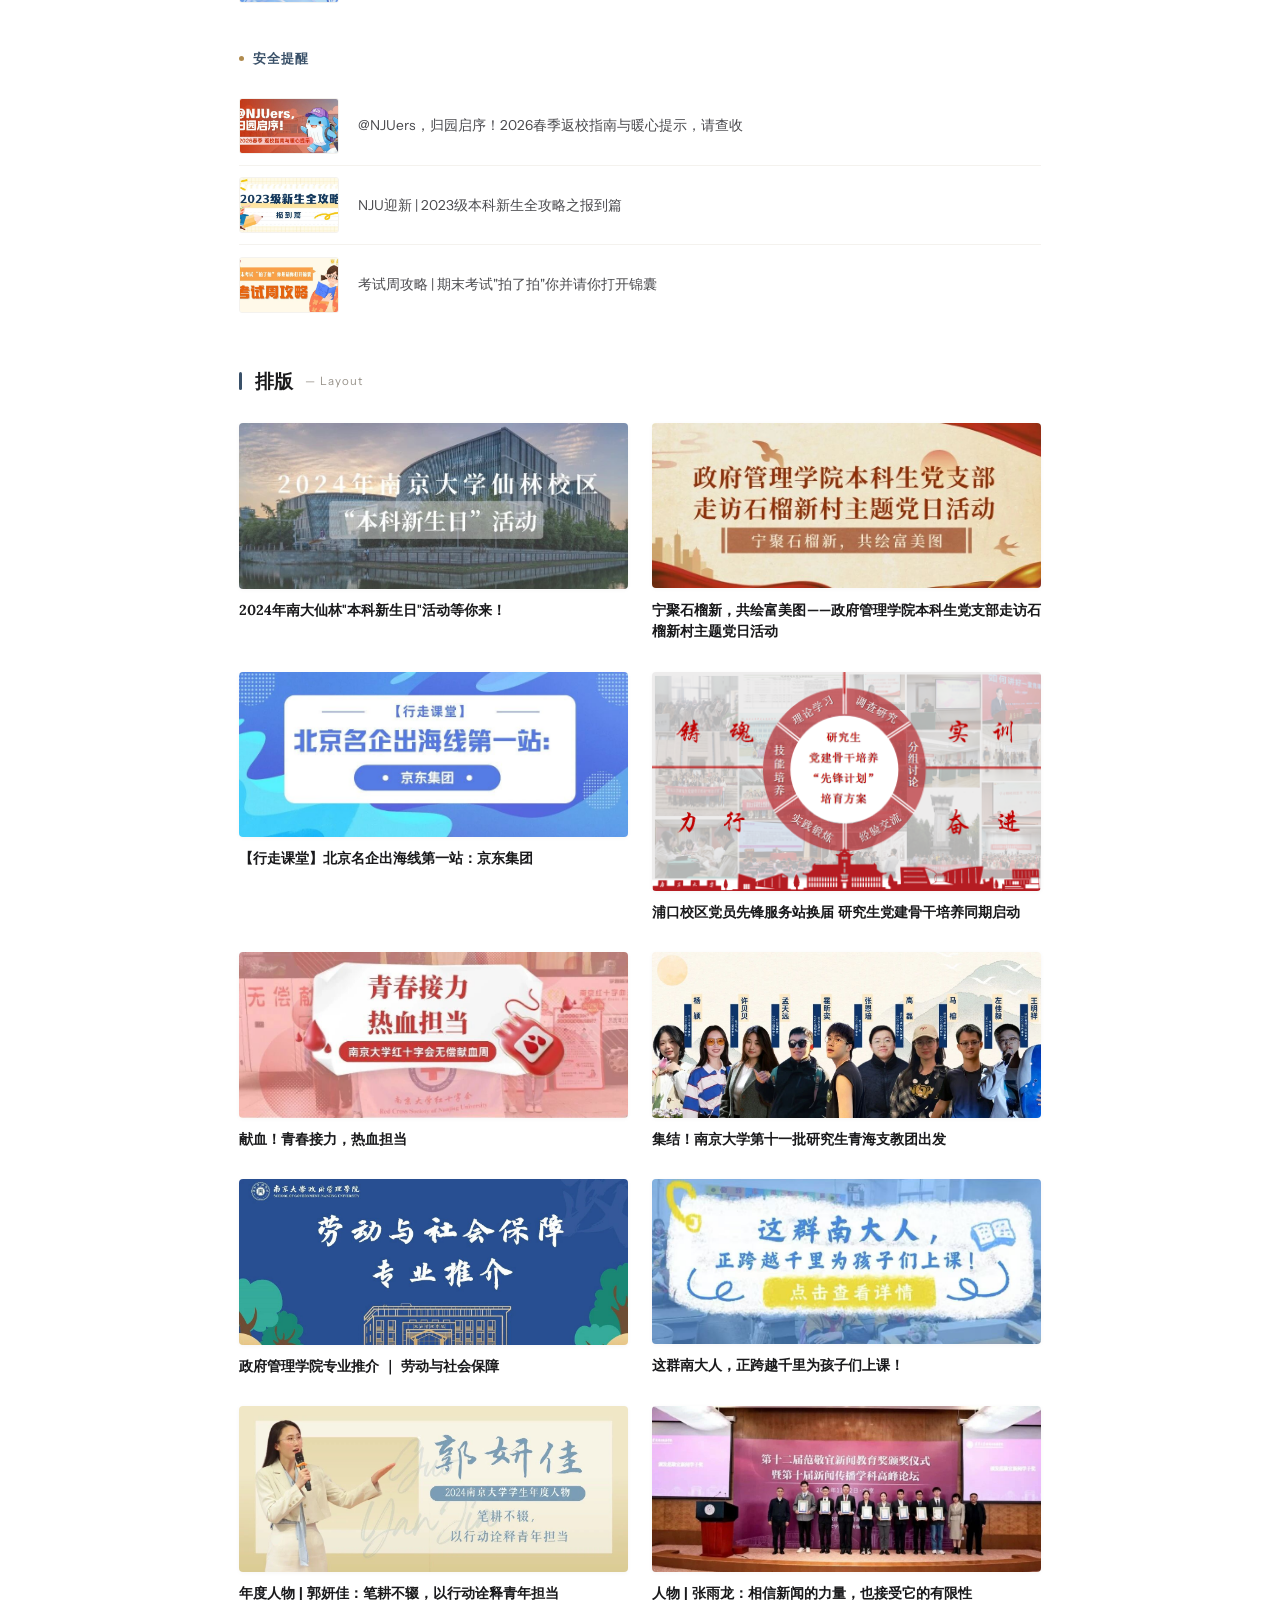
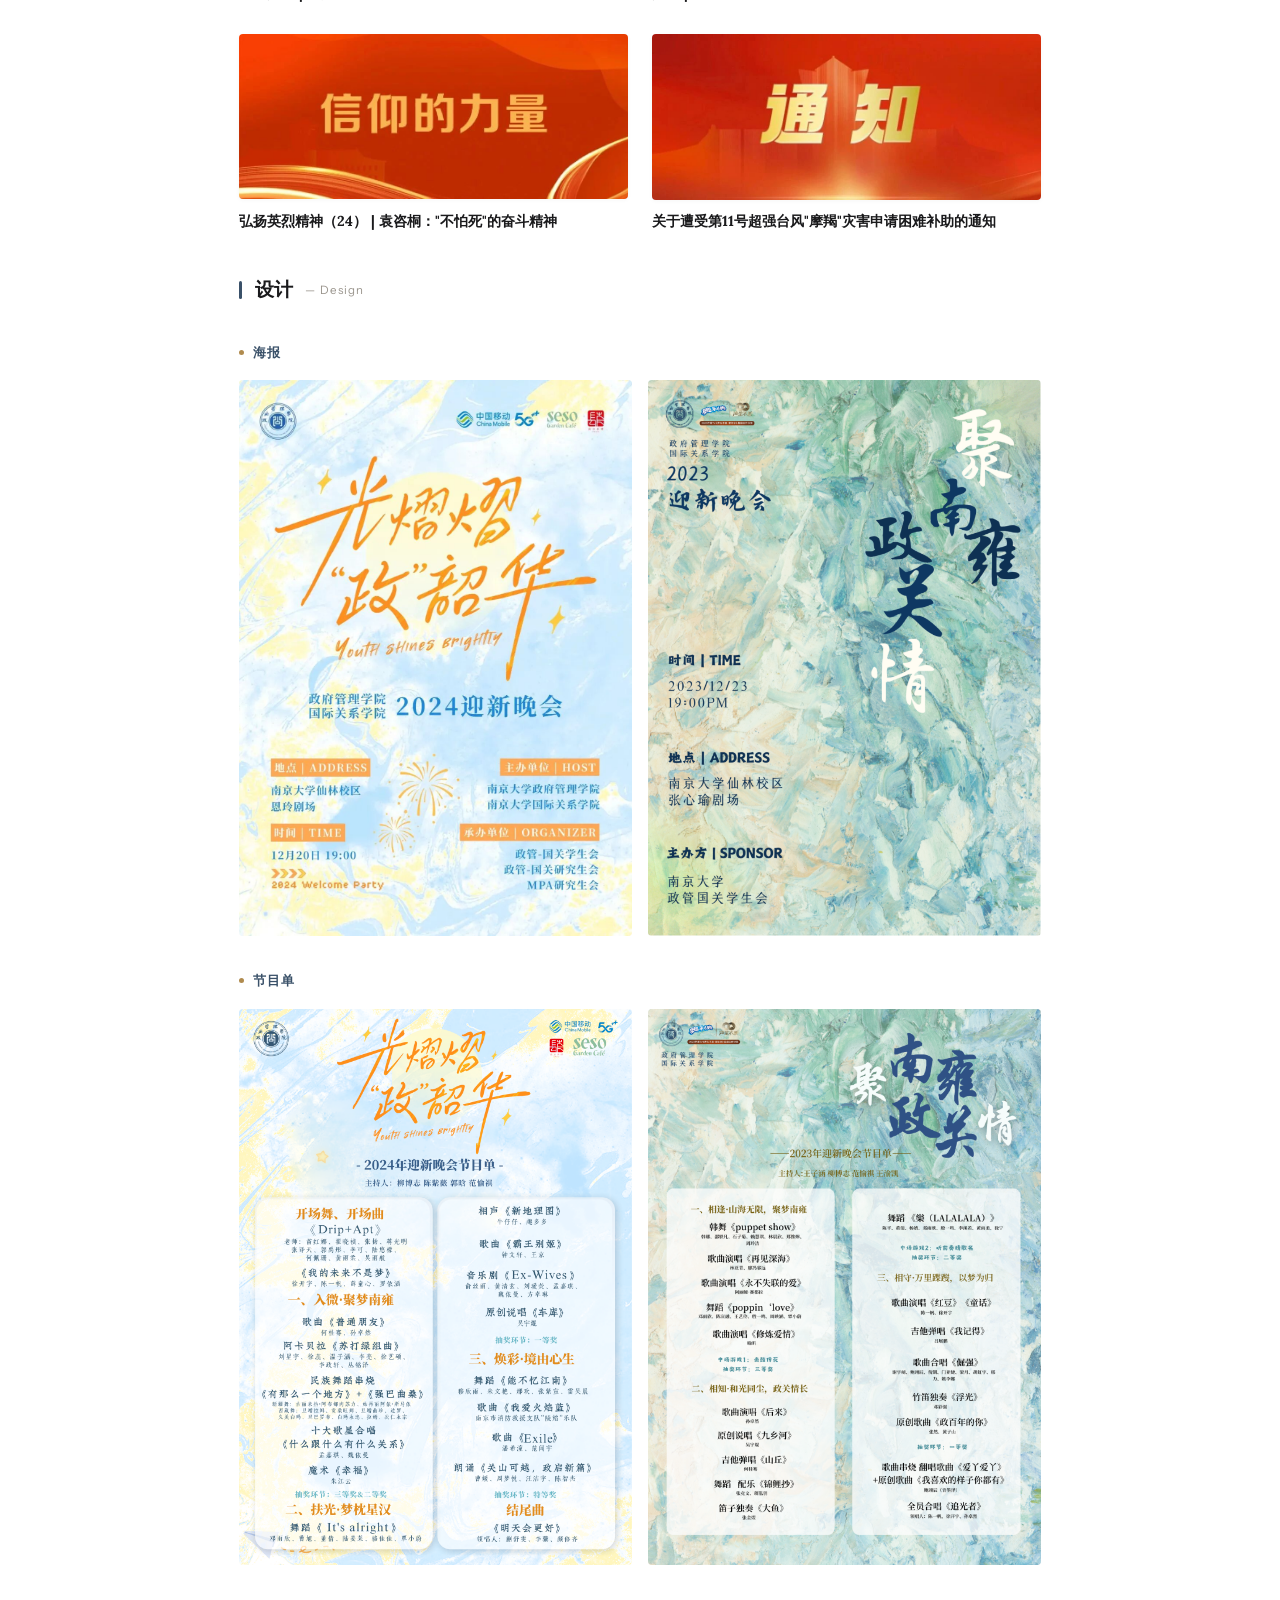
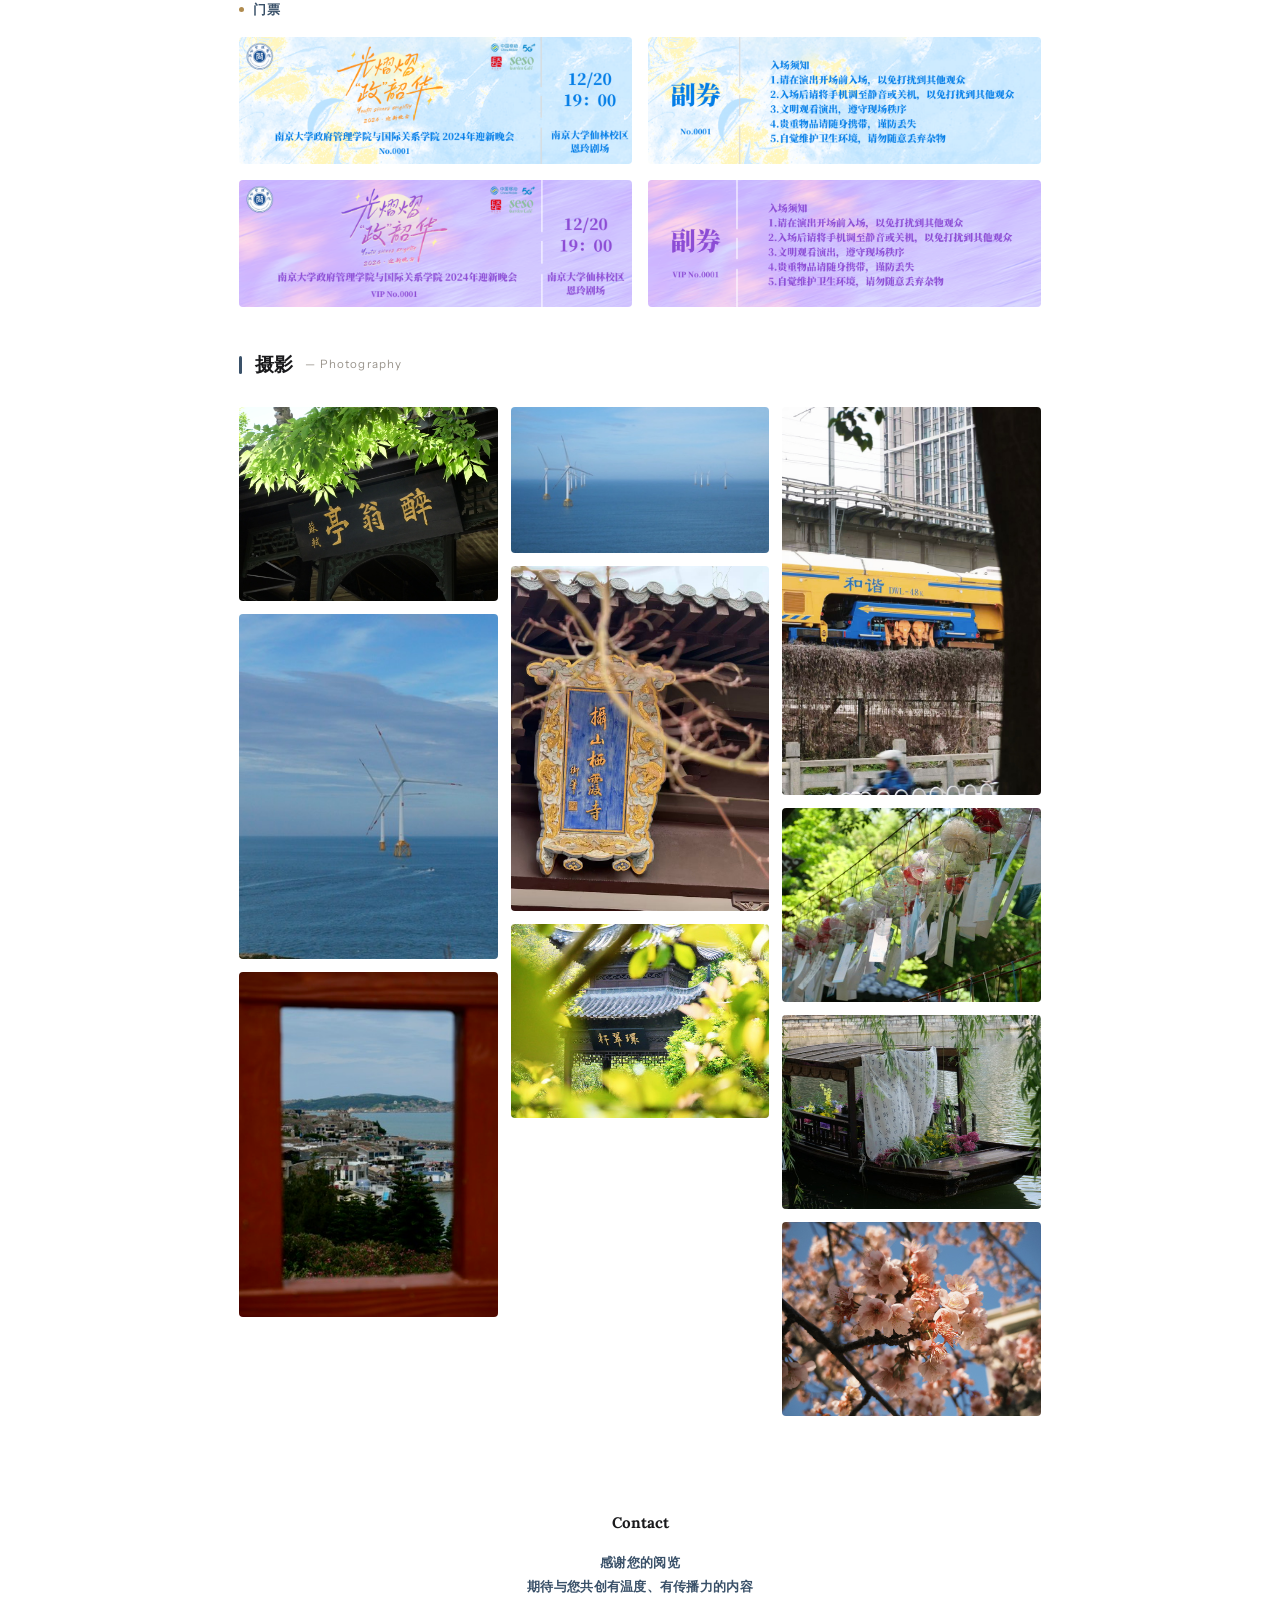
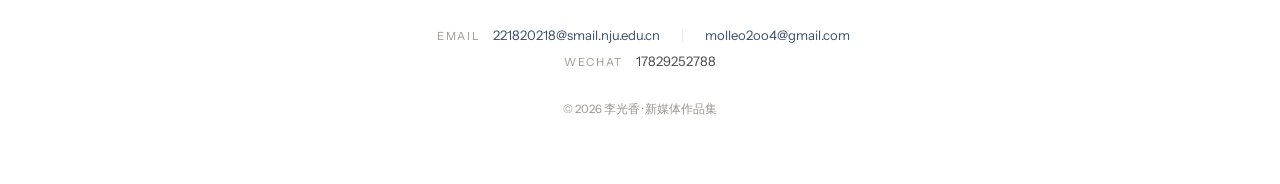
==== commit 49349997: "Compact layout: tighter spacing, 4-col stats on mobile" ====
--- a/portfolio.html
+++ b/portfolio.html
@@ -164,10 +164,10 @@
 
     /* === Section headers — editorial style === */
     .section {
-      padding: 4rem 0;
+      padding: 2.8rem 0;
     }
     .section-head {
-      margin-bottom: 2.5rem;
+      margin-bottom: 2rem;
     }
     .section-head .section-label {
       font-size: 0.72rem;
@@ -346,14 +346,14 @@
 
     /* === About: stats — card grid === */
     .stats {
-      margin-top: 1.5rem;
+      margin-top: 1.2rem;
       display: grid;
-      grid-template-columns: repeat(auto-fit, minmax(160px, 1fr));
-      gap: 1rem;
+      grid-template-columns: repeat(auto-fit, minmax(130px, 1fr));
+      gap: 0.7rem;
     }
     .stats .stat {
       background: var(--bg-soft);
-      padding: 1.5rem 1.2rem;
+      padding: 1.1rem 0.8rem;
       border-radius: 8px;
       text-align: center;
       border: 1px solid var(--rule);
@@ -379,15 +379,15 @@
     .stats .stat:hover::before { transform: scaleX(1); }
     .stats .stat .num {
       font-family: var(--font-serif);
-      font-size: 1.6rem;
+      font-size: 1.35rem;
       font-weight: 700;
       color: var(--accent);
       line-height: 1.1;
     }
     .stats .stat .label {
-      font-size: 0.72rem;
+      font-size: 0.68rem;
       color: var(--muted);
-      margin-top: 0.4rem;
+      margin-top: 0.3rem;
       letter-spacing: 0.02em;
     }
 
@@ -637,6 +637,7 @@
       justify-content: center;
       align-items: baseline;
       gap: 0.8rem;
+      flex-wrap: wrap;
     }
     footer .contact-label {
       font-size: 0.7rem;
@@ -666,17 +667,31 @@
       .gallery { grid-template-columns: 1fr; }
       .photos { column-count: 2; }
       .layout-grid { grid-template-columns: 1fr; }
+      .hero { padding: 2rem 0 1.5rem; }
       .hero h1 { font-size: 2rem; }
+      .hero .profile-wrap { width: 100px; height: 100px; margin: 0 auto 0.8rem; }
       nav.topnav .nav-inner { gap: 1rem; }
       nav.topnav a { font-size: 0.72rem; }
-      .stats { flex-direction: row; flex-wrap: wrap; }
-      .stats .stat { min-width: 50%; }
-      .work-list a { gap: 0.8rem; }
+      .section { padding: 2rem 0; }
+      .section-head { margin-bottom: 1.5rem; }
+      .sub-head { margin: 1.8rem 0 1rem; }
+      .cat-head { margin: 1.3rem 0 0.7rem; }
+      .stats { grid-template-columns: repeat(4, 1fr); gap: 0.5rem; }
+      .stats .stat { padding: 0.7rem 0.3rem; }
+      .stats .stat .num { font-size: 1rem; }
+      .stats .stat .label { font-size: 0.6rem; }
+      .work-list a { gap: 0.8rem; padding: 0.5rem 0; }
       .work-list .thumb { width: 80px; height: 45px; }
+      .work-list .title { font-size: 0.8rem; }
       .works-tabs a { font-size: 0.78rem; padding: 0.3rem 0.8rem; }
       .section-head-row { flex-direction: column; align-items: flex-start; }
-      footer .contact-row { flex-direction: column; gap: 0.2rem; }
+      .layout-grid { gap: 1.2rem; }
+      footer .foot-contacts { font-size: 0.76rem; }
+      footer .contact-row { flex-direction: column; align-items: center; gap: 0.2rem; }
       footer .contact-label { text-align: center; }
+      footer .contact-row .sep { display: none; }
+      footer .contact-row > a { display: block; }
+      footer .foot-message { font-size: 0.78rem; }
     }
     @media (max-width: 400px) {
       .photos { column-count: 1; }
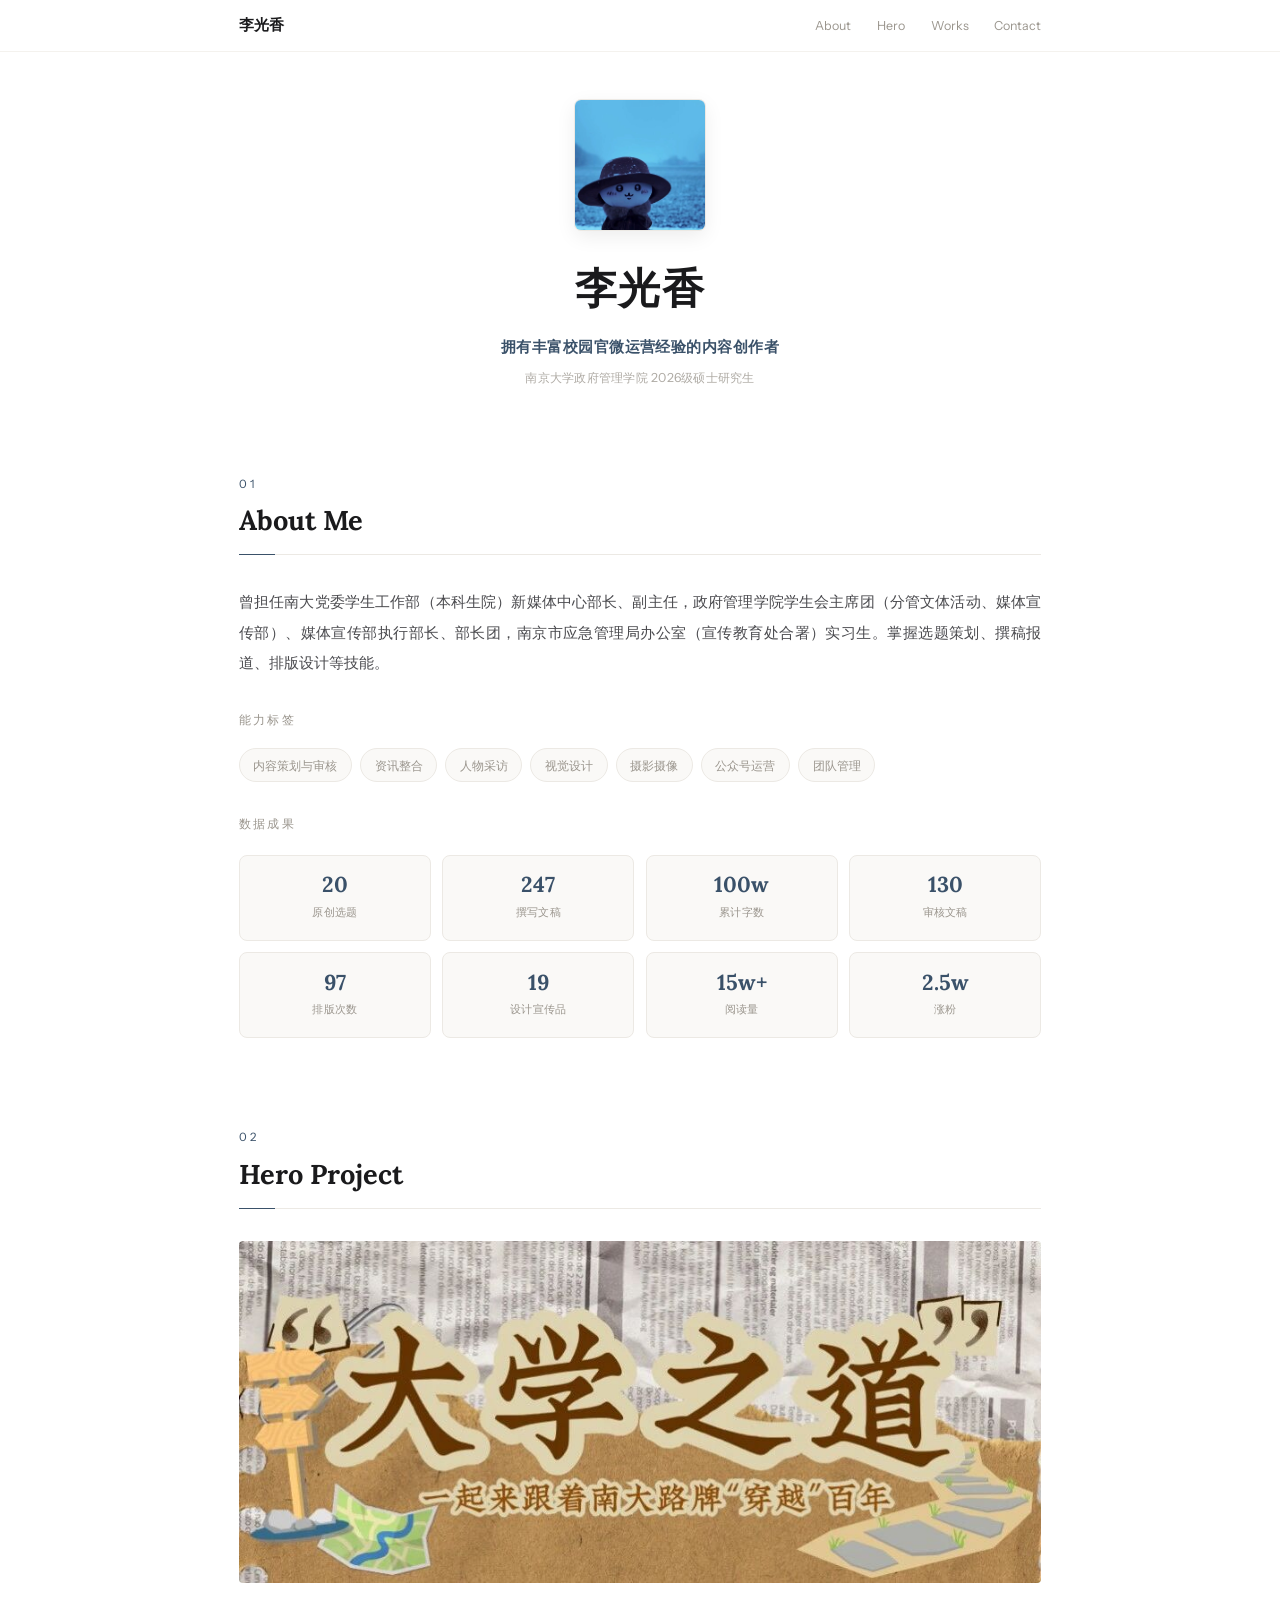
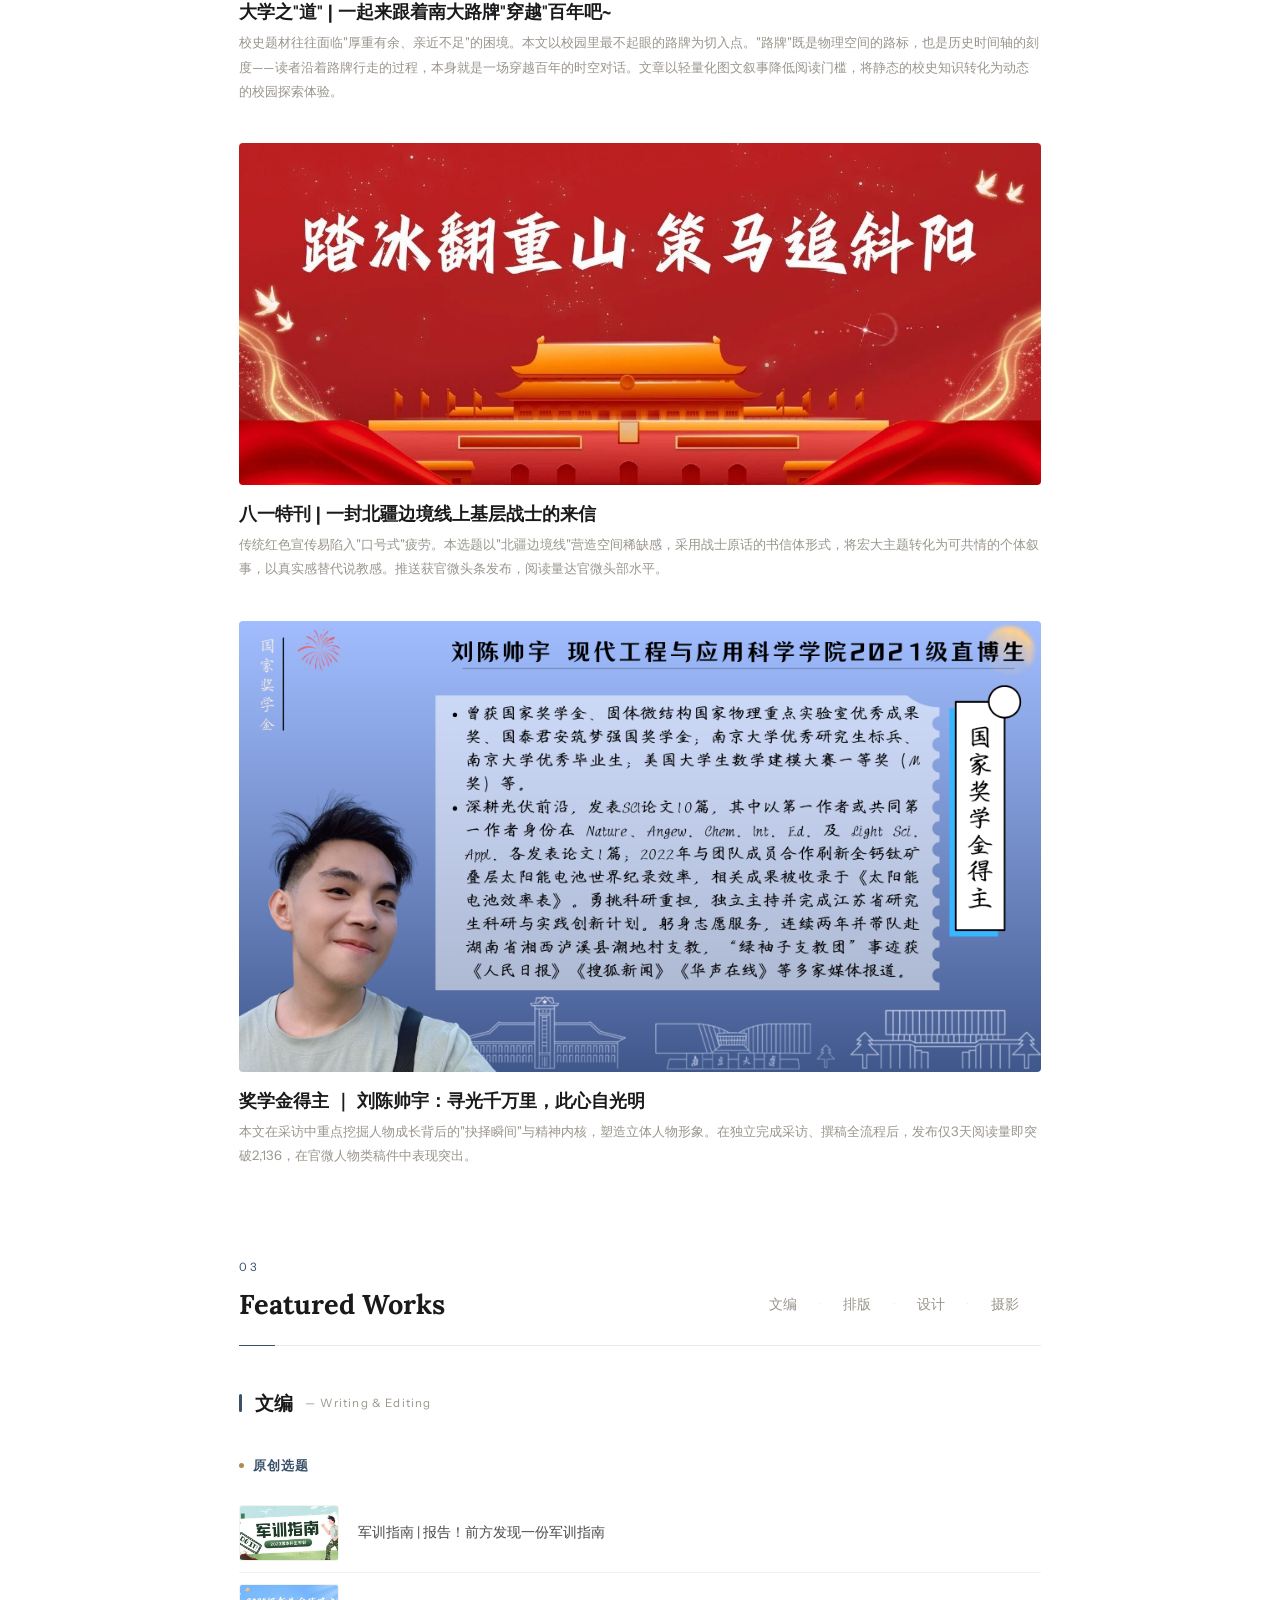
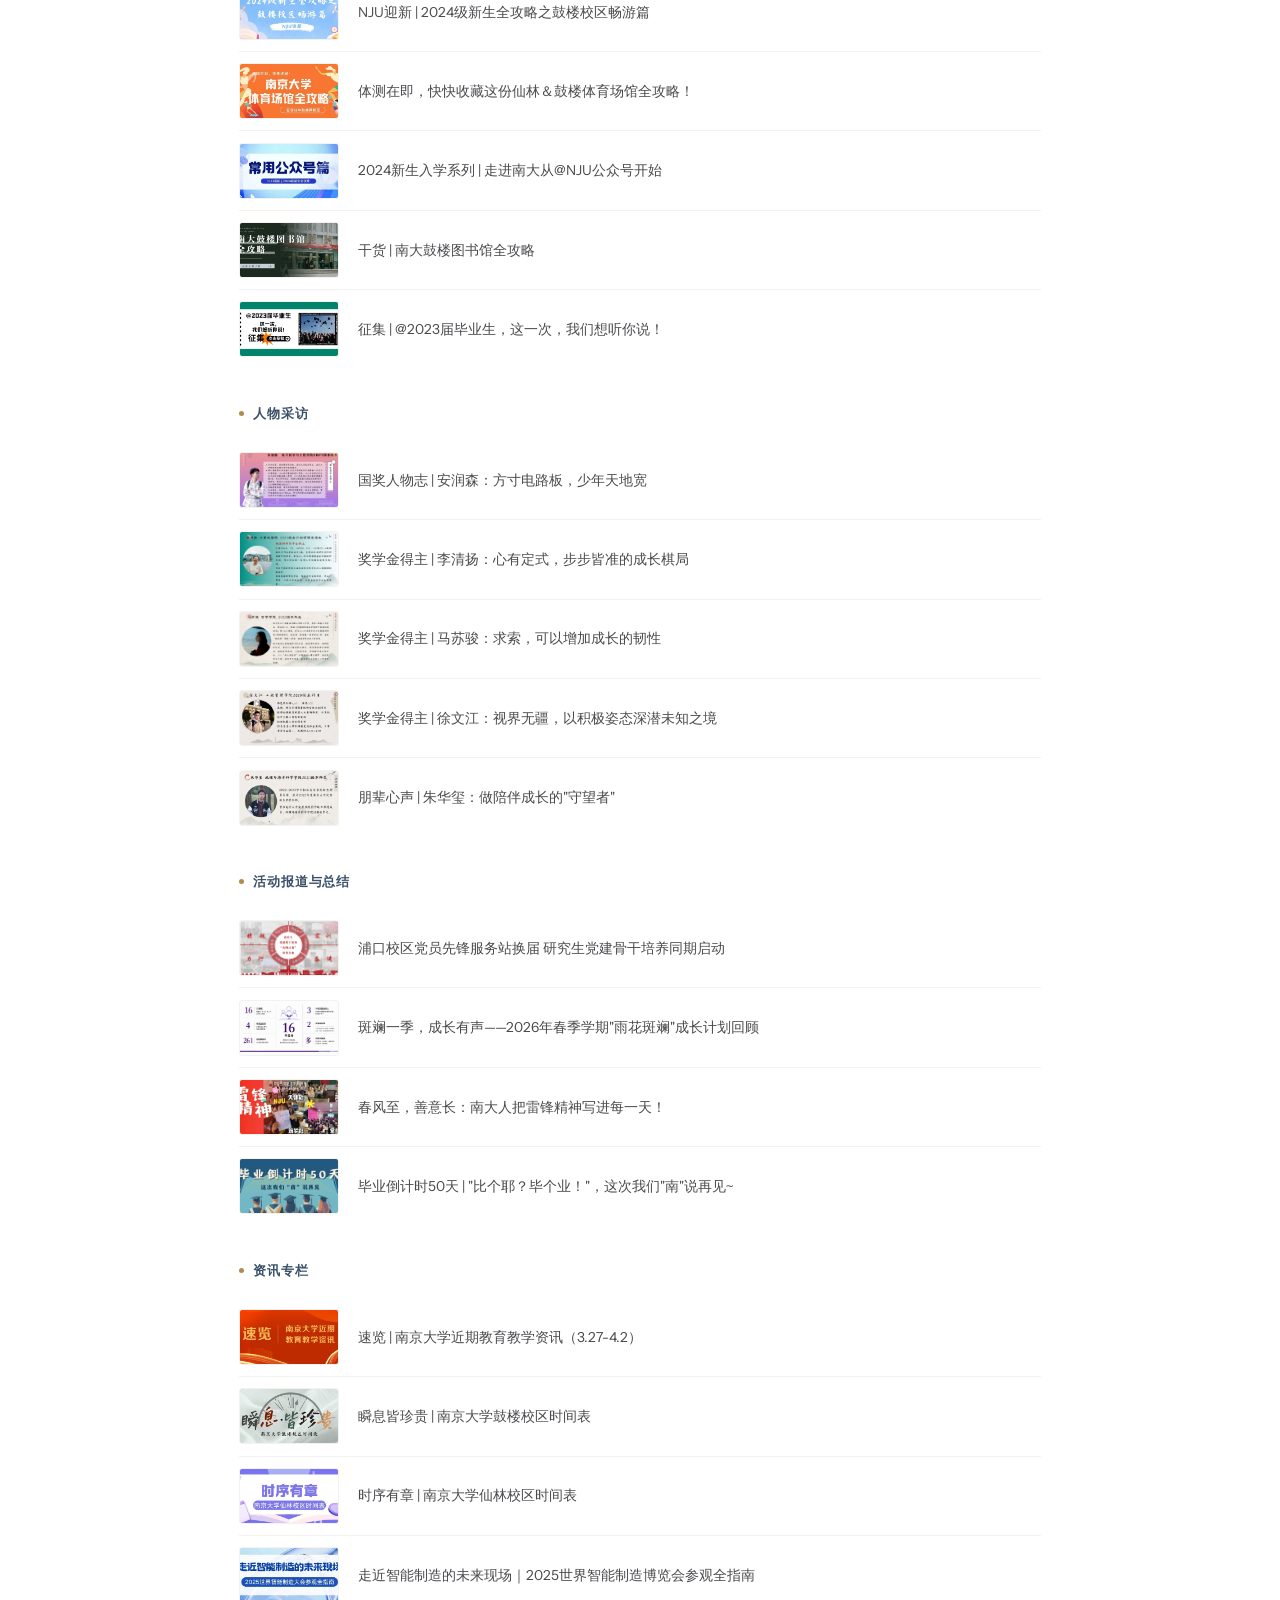
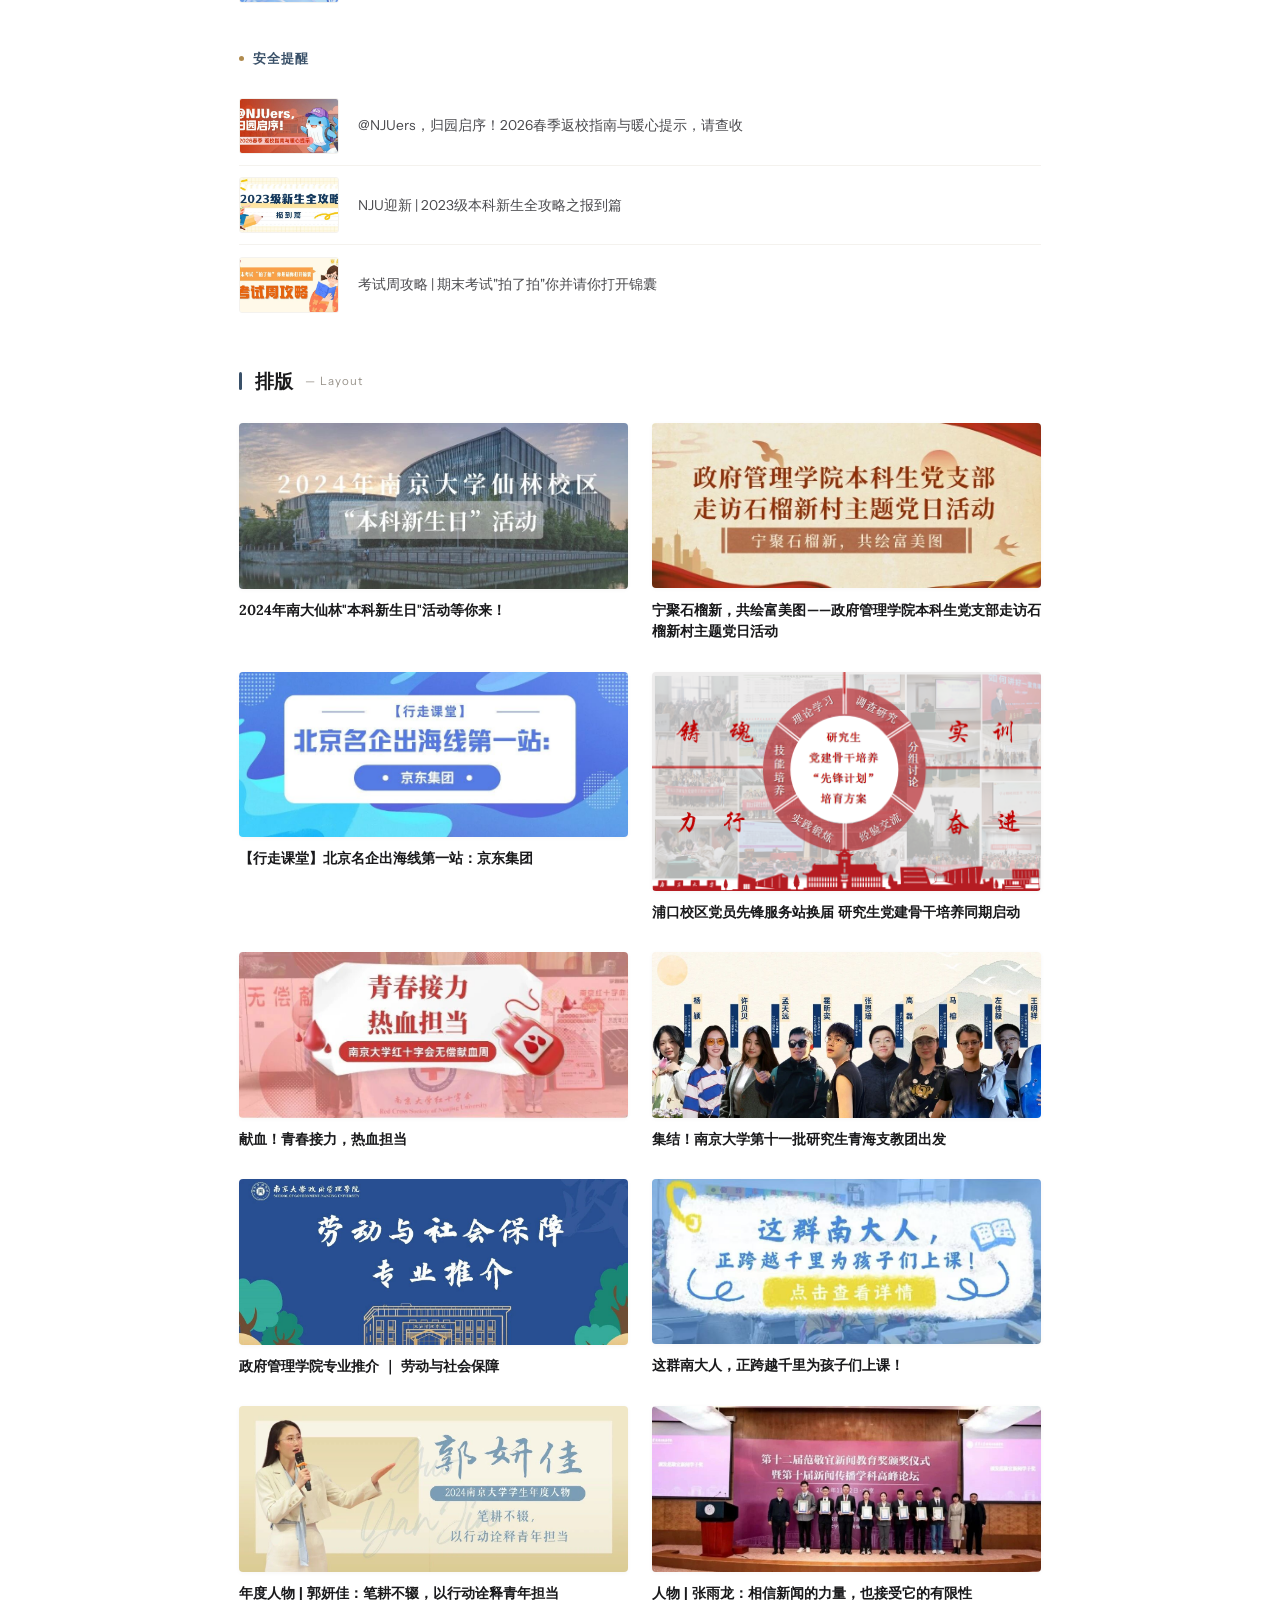
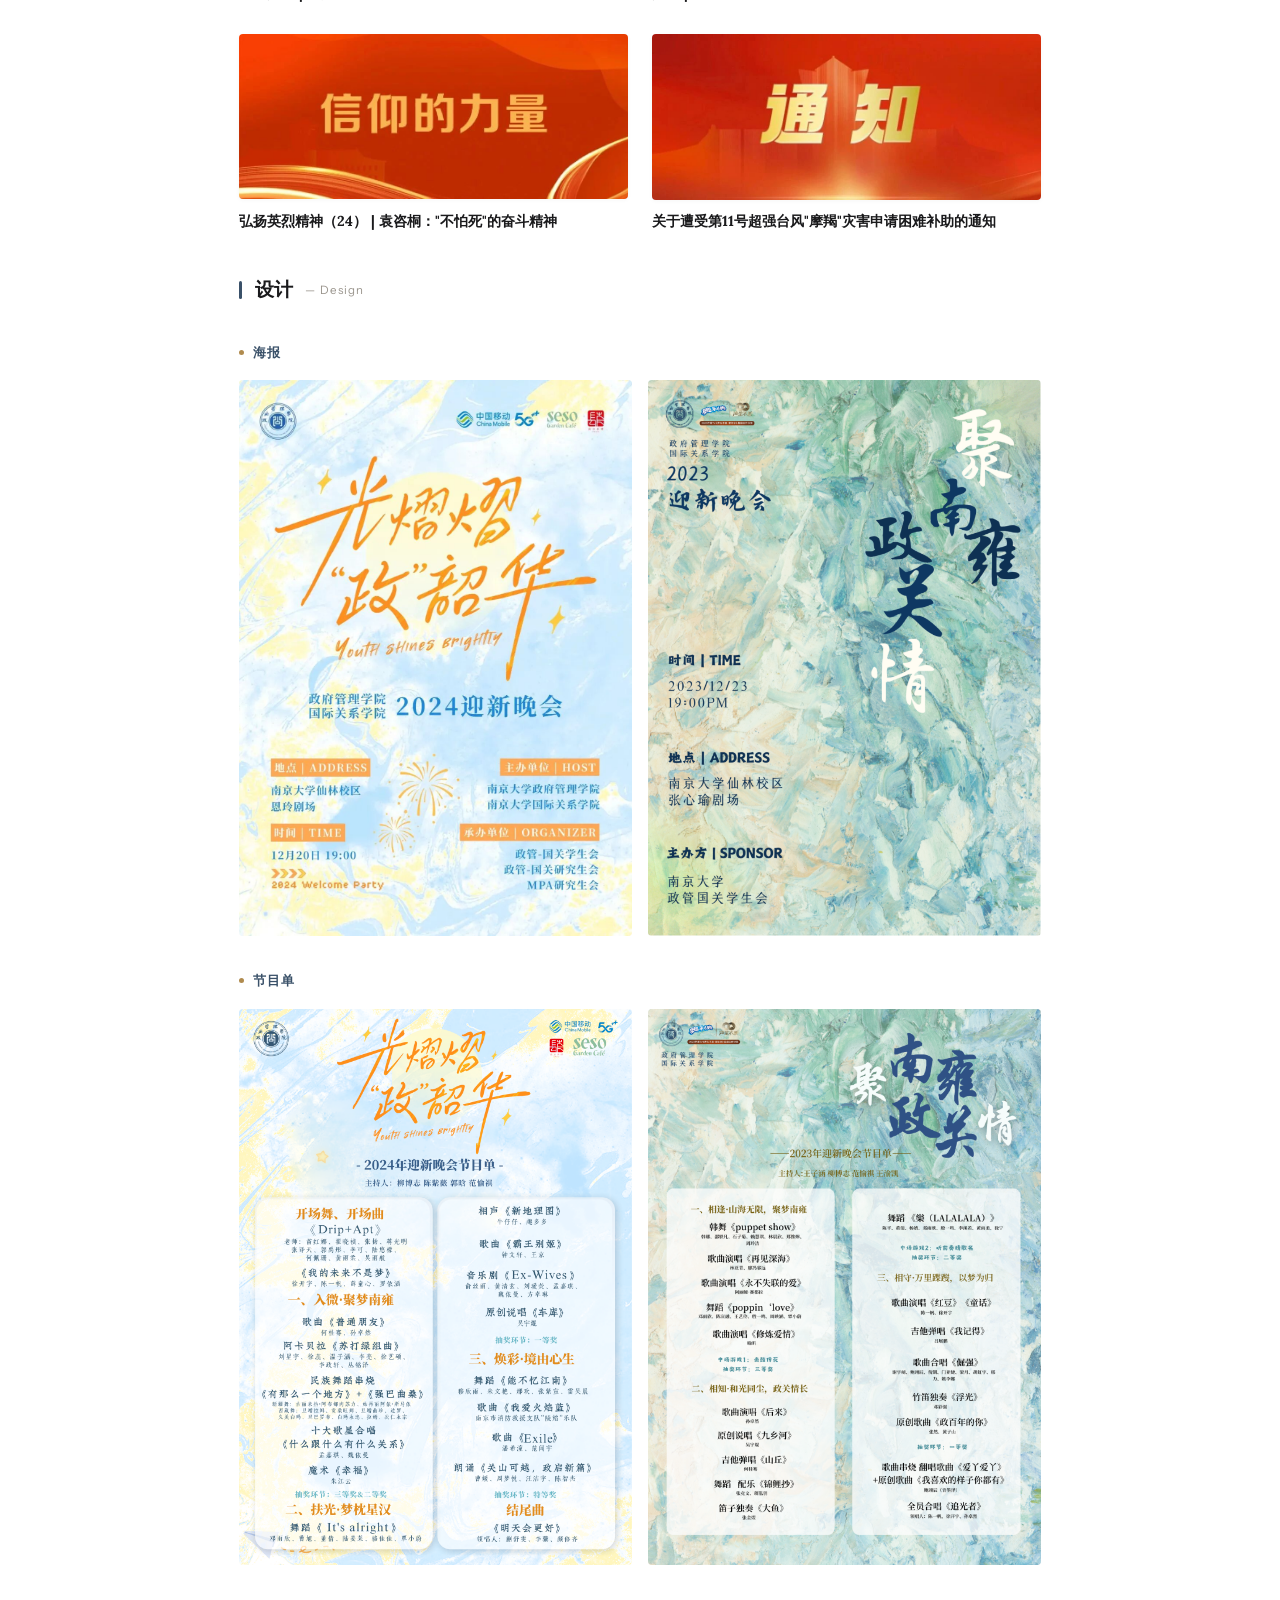
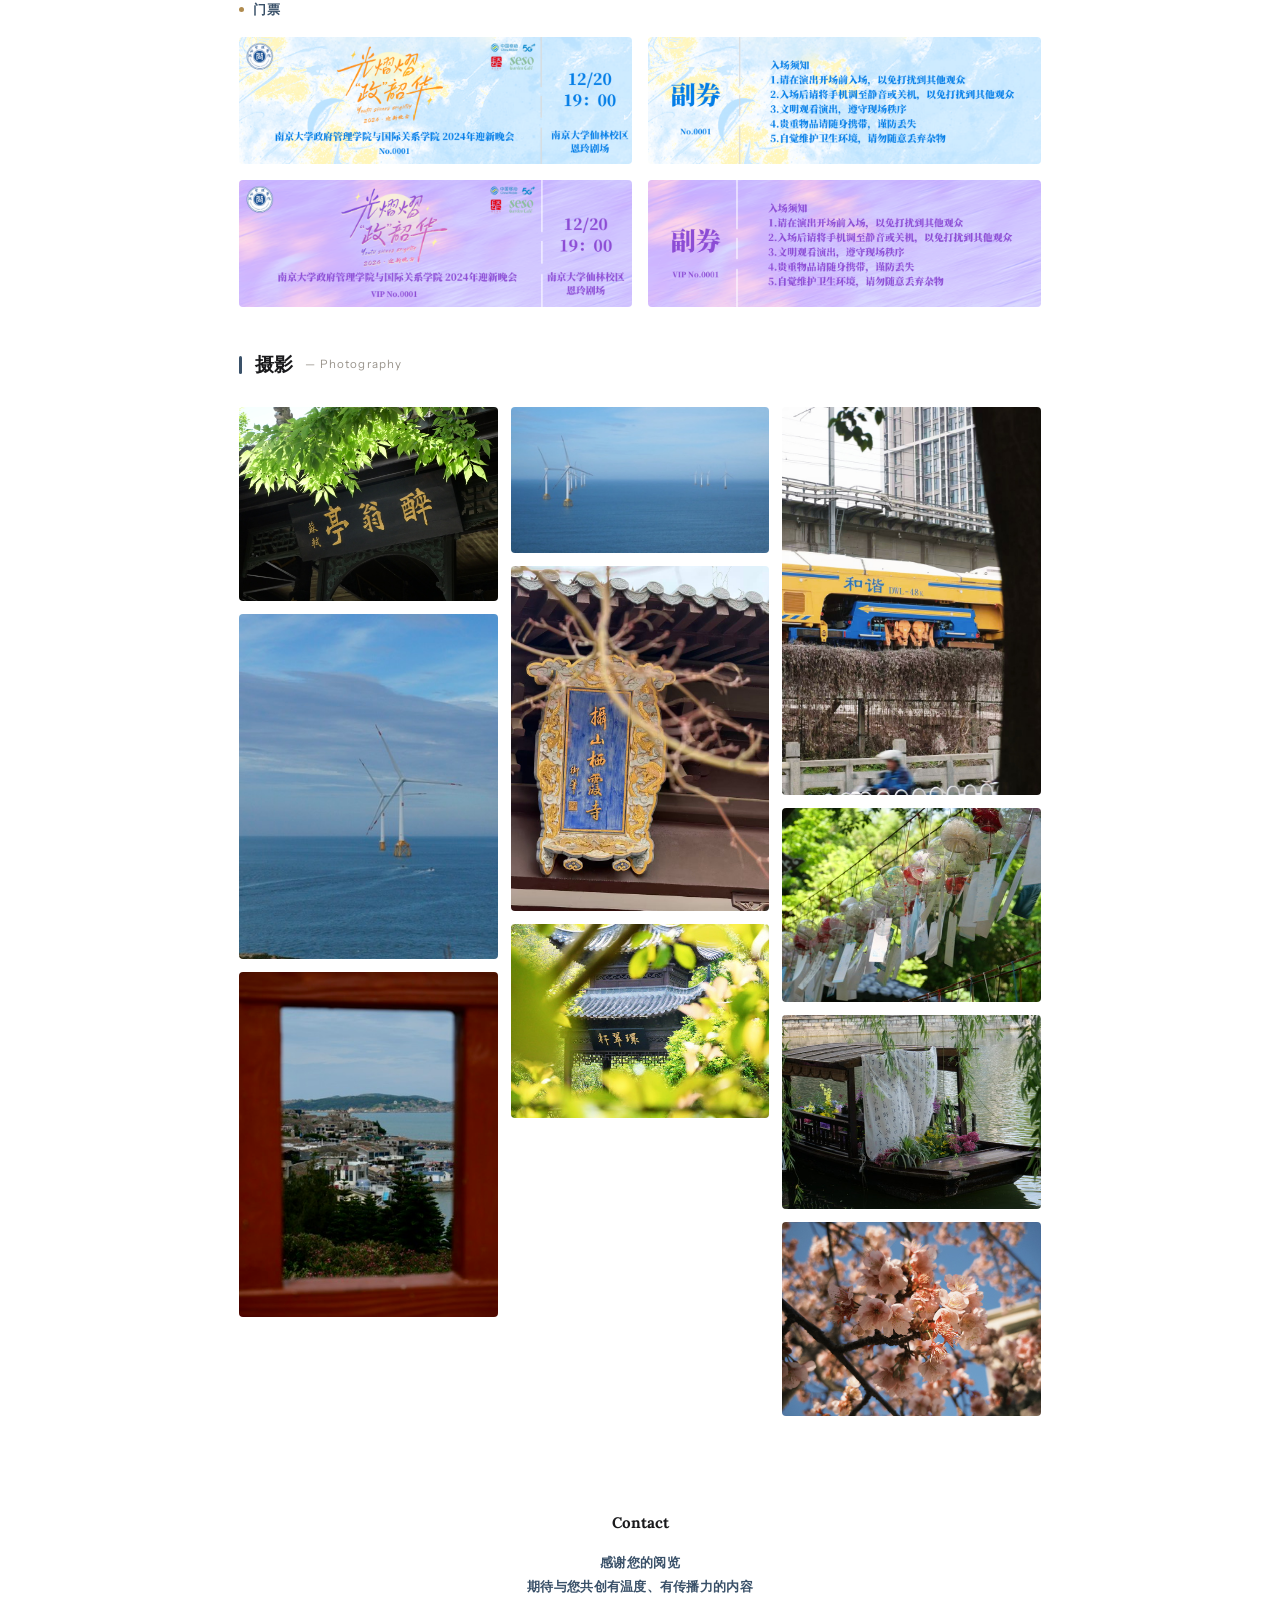
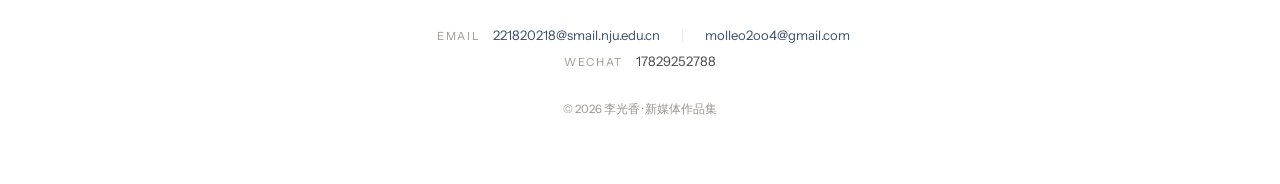
==== commit 48715b00: "Fix stats to 4 columns on all screen sizes" ====
--- a/portfolio.html
+++ b/portfolio.html
@@ -348,7 +348,7 @@
     .stats {
       margin-top: 1.2rem;
       display: grid;
-      grid-template-columns: repeat(auto-fit, minmax(130px, 1fr));
+      grid-template-columns: repeat(4, 1fr);
       gap: 0.7rem;
     }
     .stats .stat {
@@ -676,7 +676,7 @@
       .section-head { margin-bottom: 1.5rem; }
       .sub-head { margin: 1.8rem 0 1rem; }
       .cat-head { margin: 1.3rem 0 0.7rem; }
-      .stats { grid-template-columns: repeat(4, 1fr); gap: 0.5rem; }
+      .stats { gap: 0.5rem; }
       .stats .stat { padding: 0.7rem 0.3rem; }
       .stats .stat .num { font-size: 1rem; }
       .stats .stat .label { font-size: 0.6rem; }
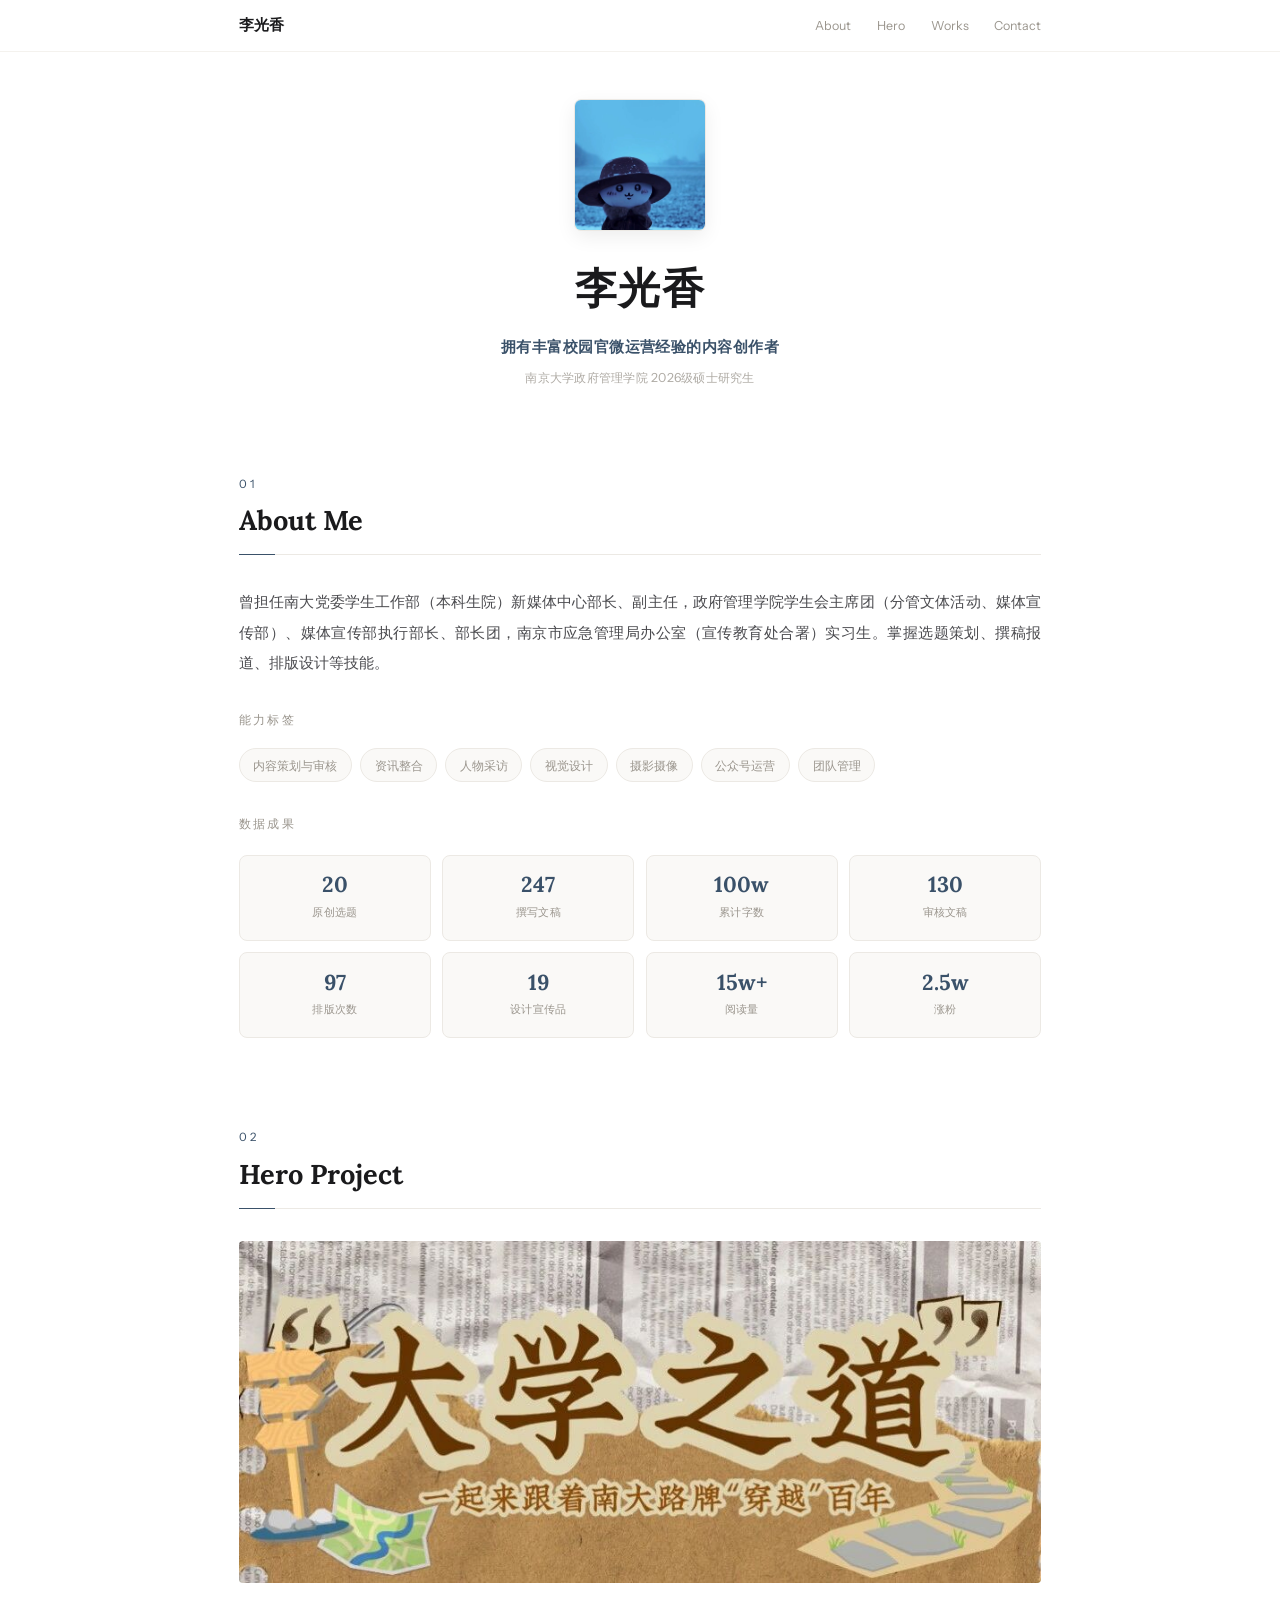
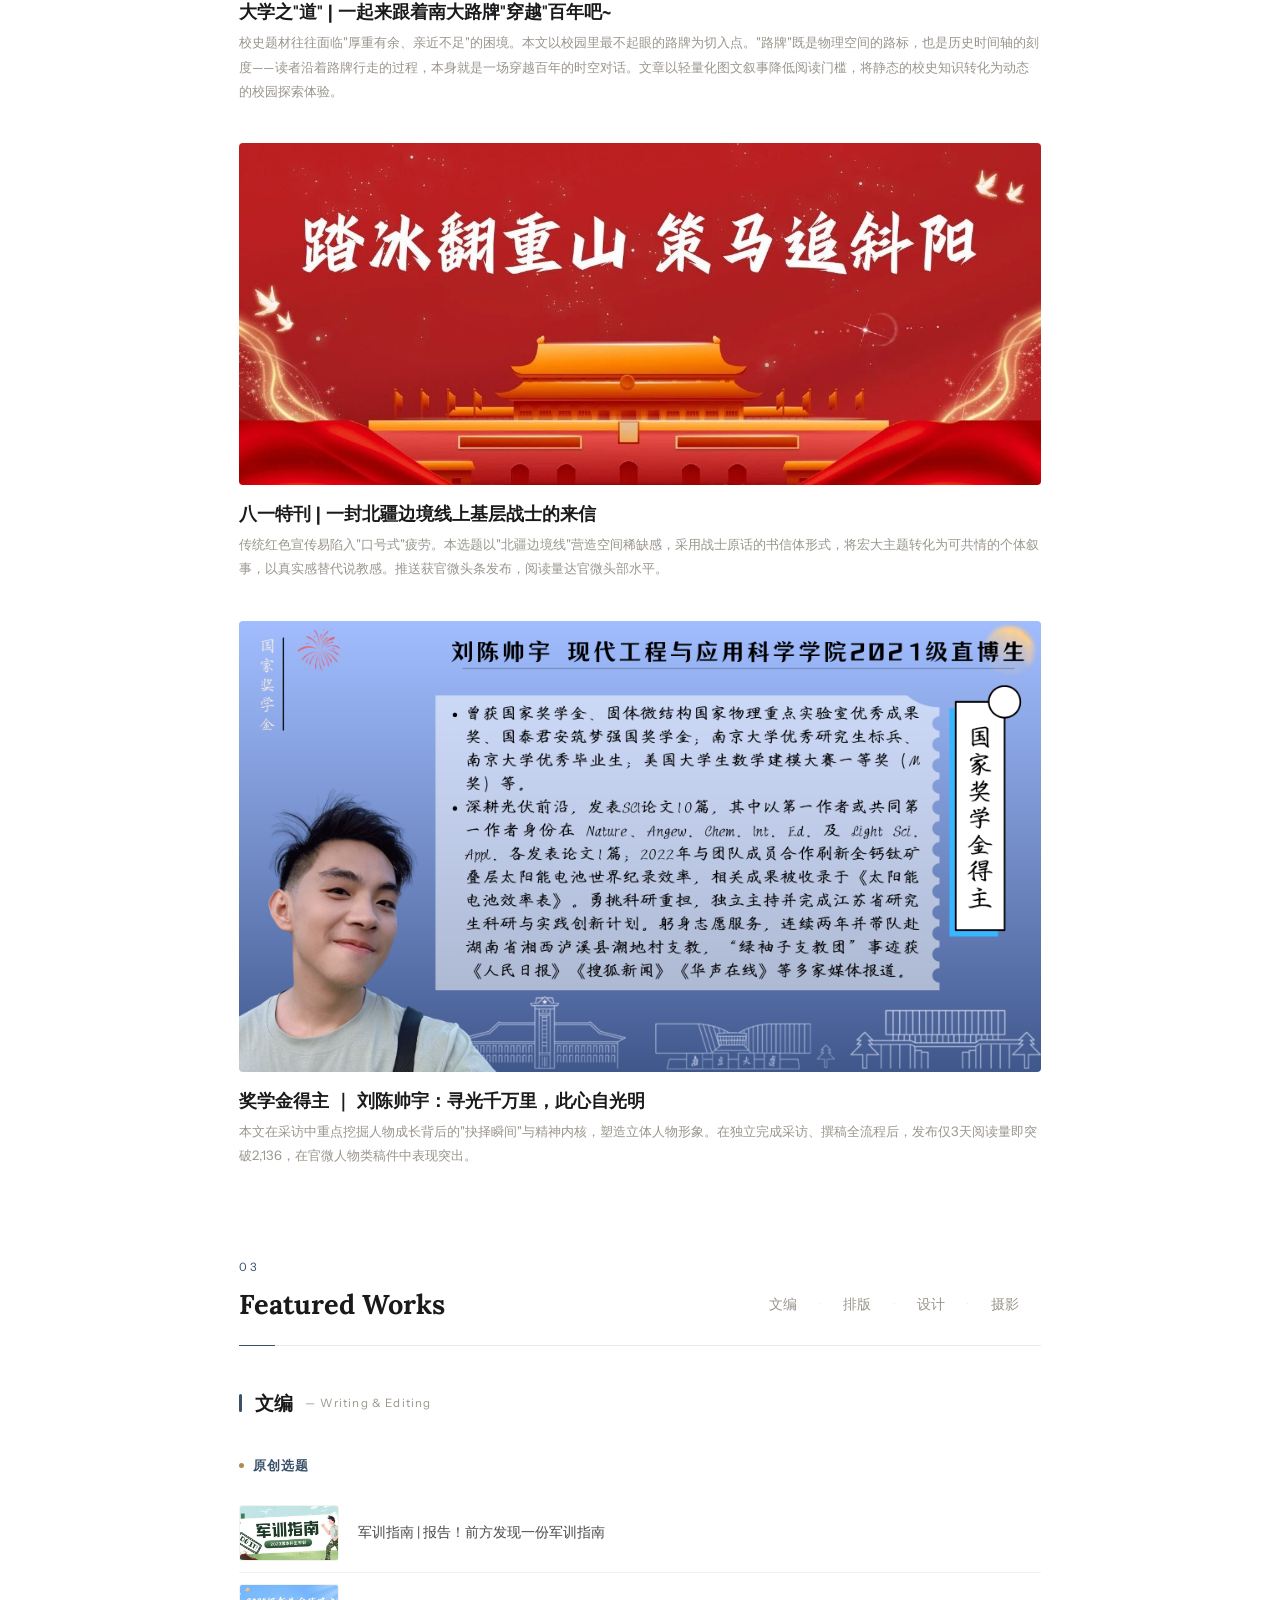
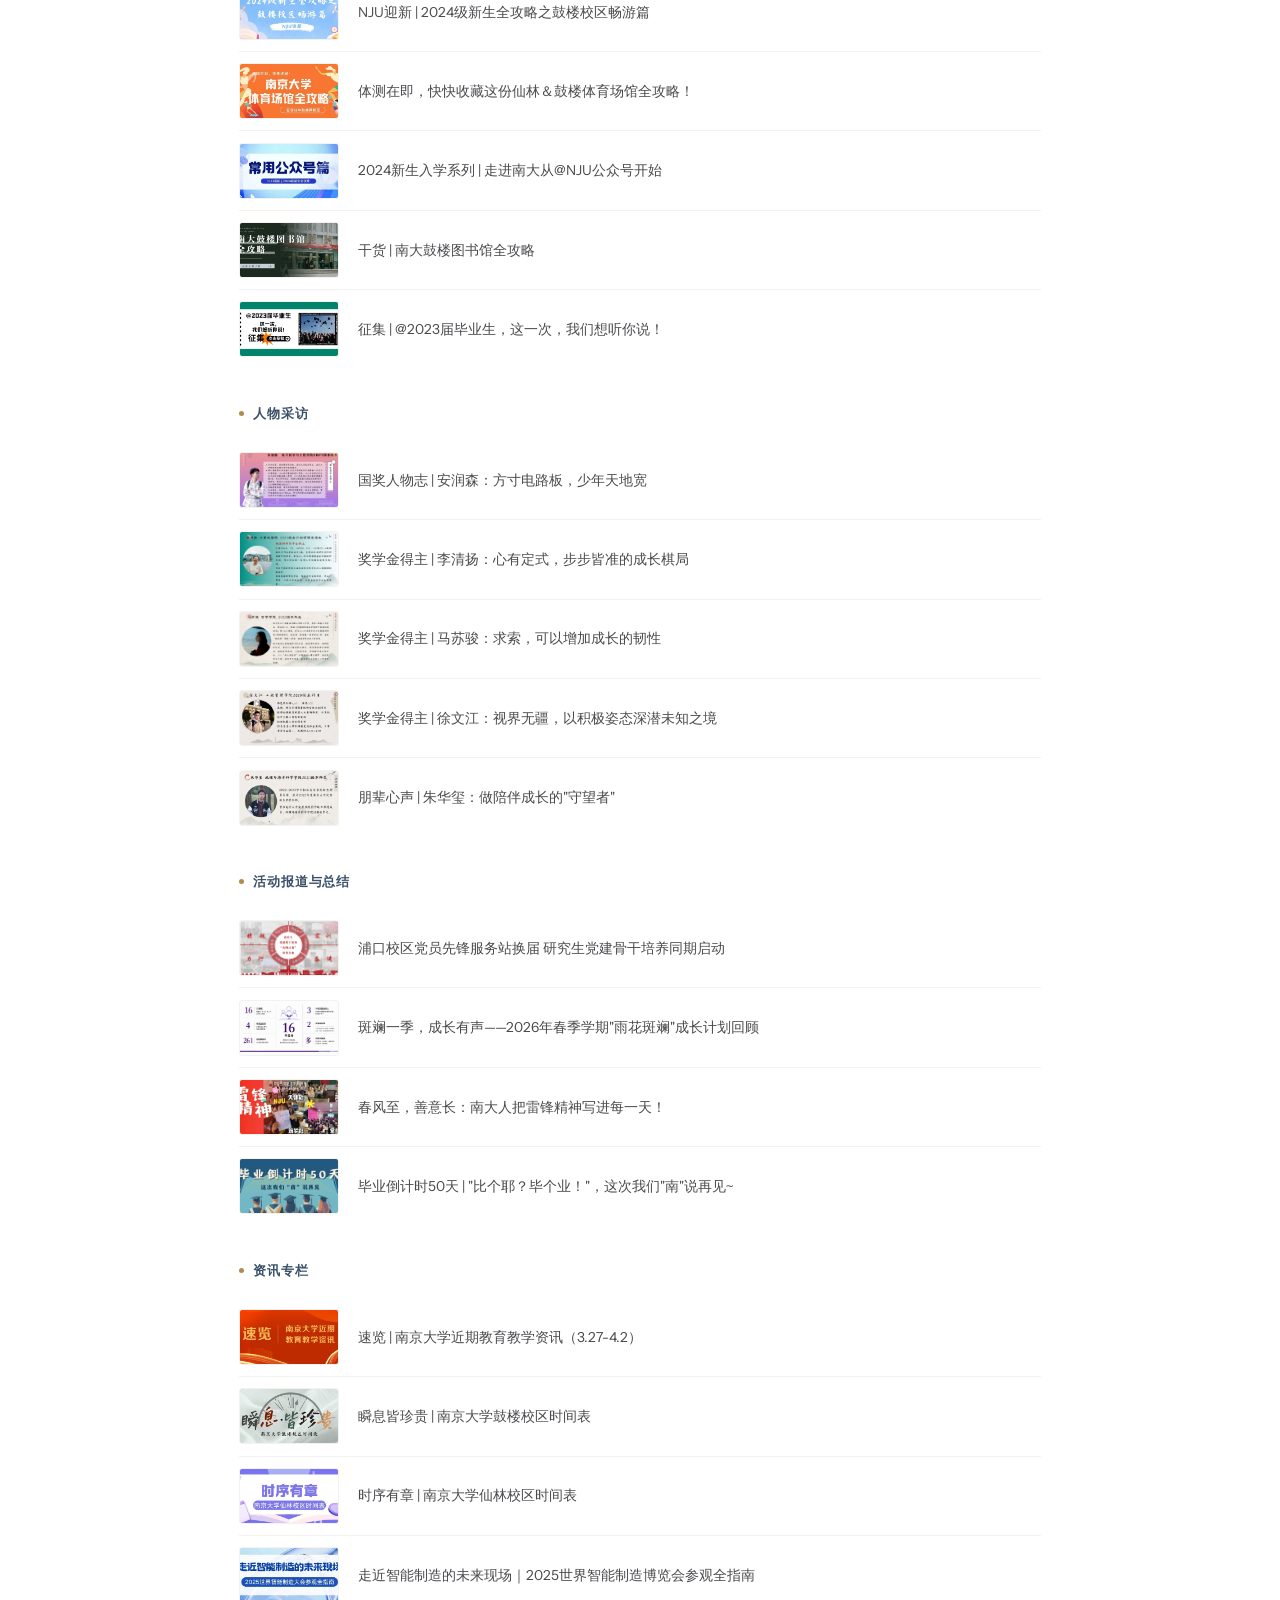
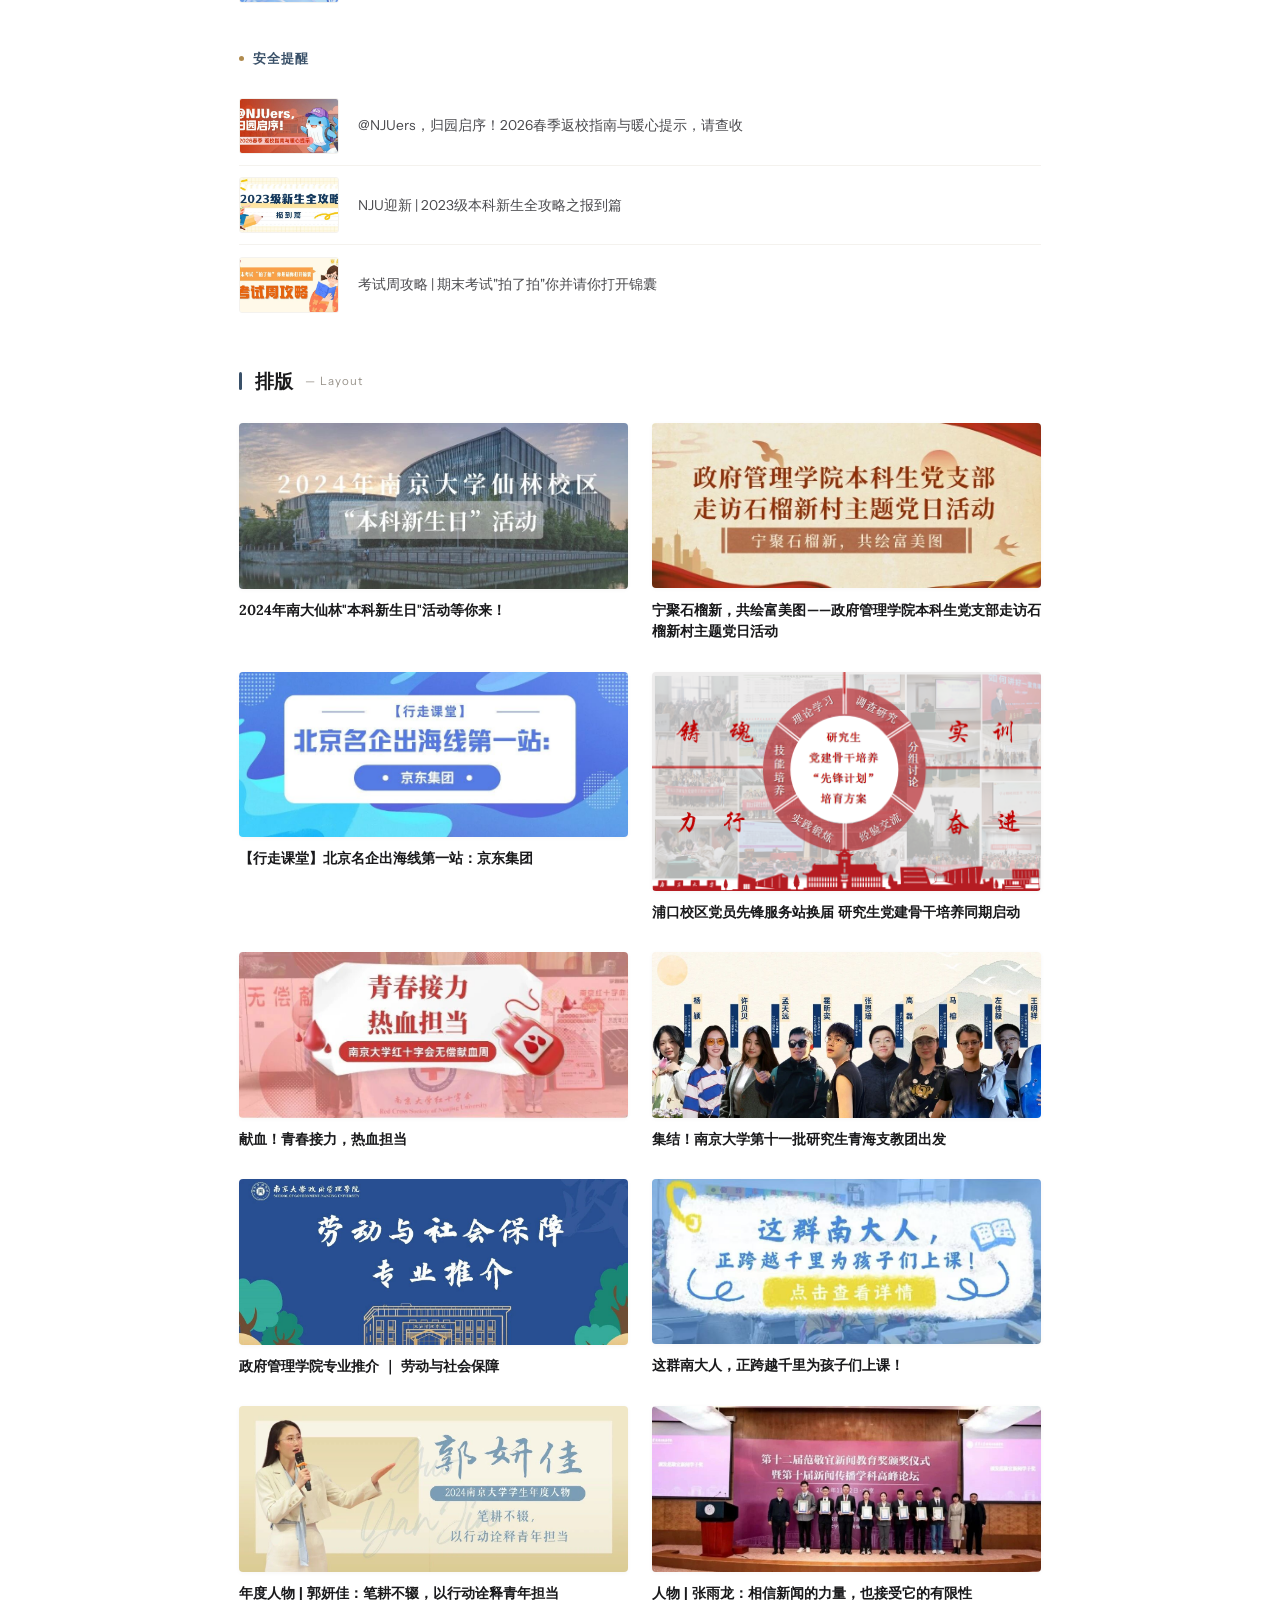
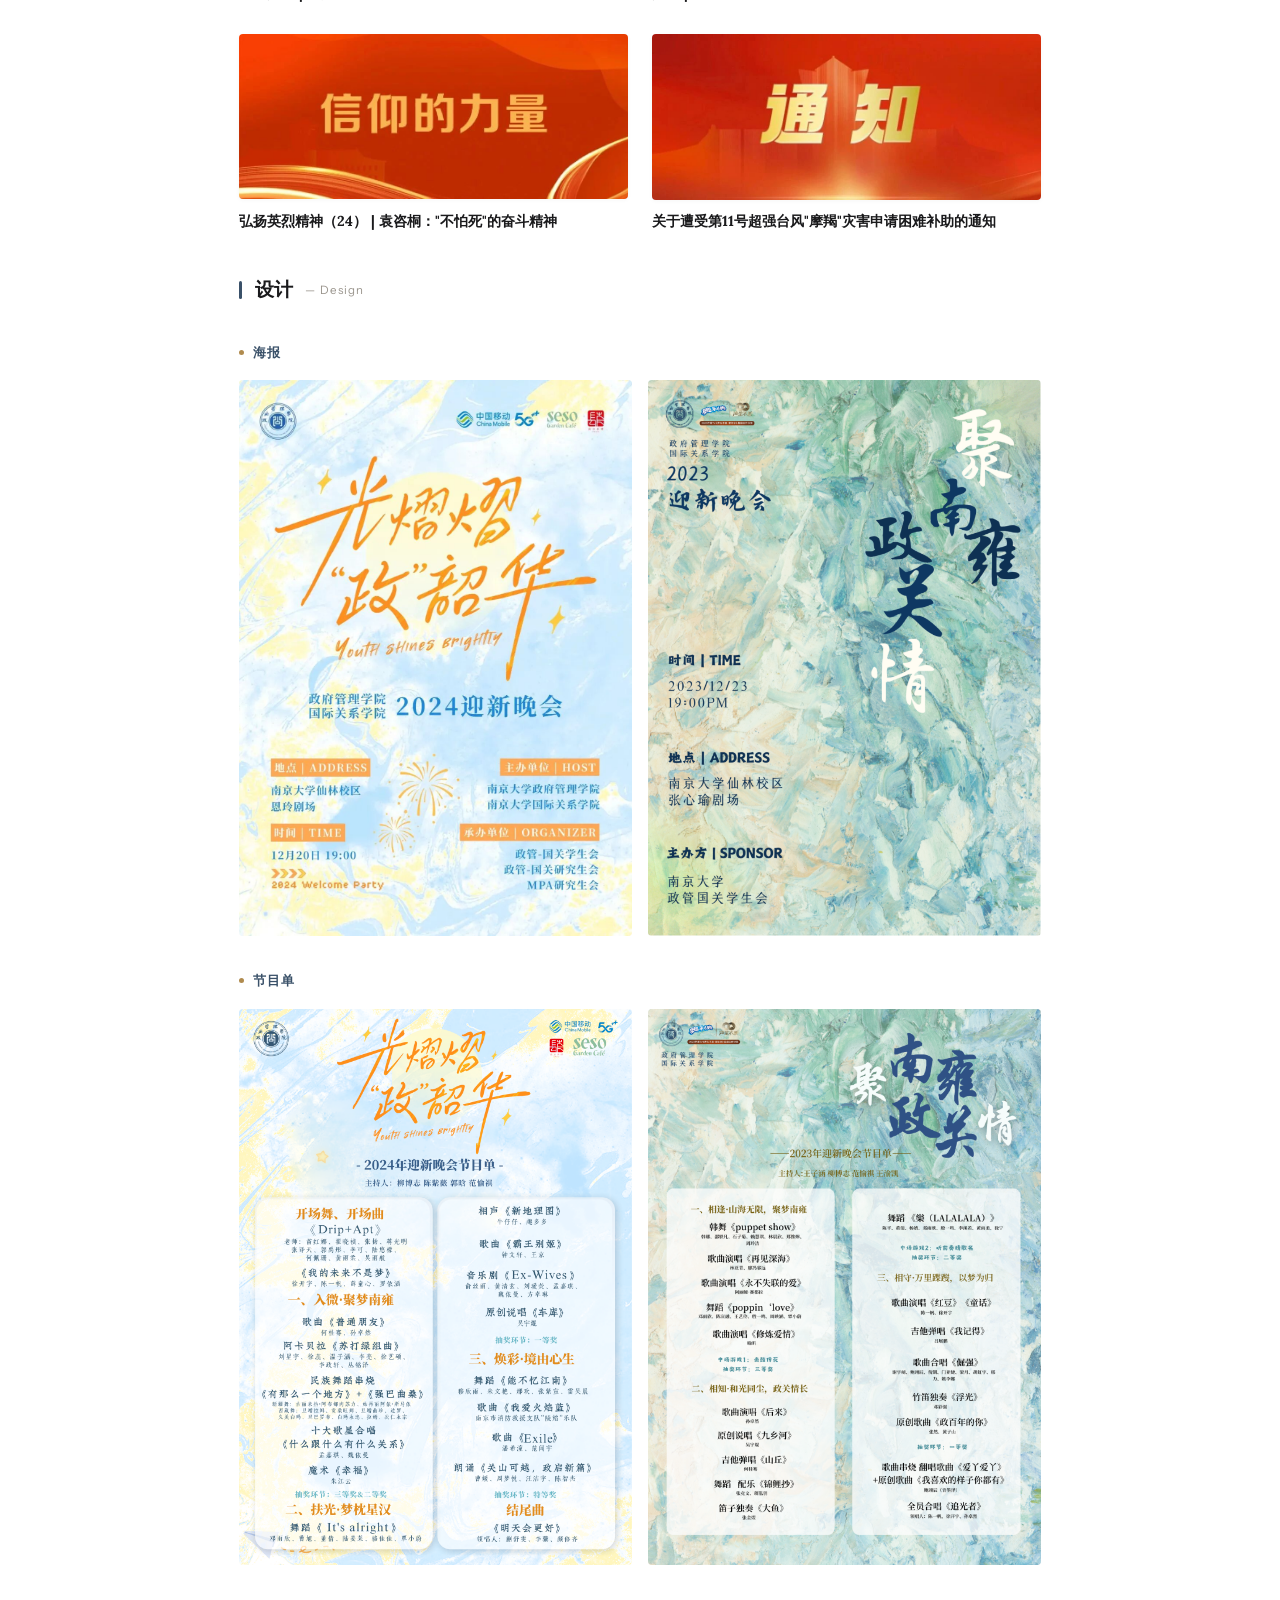
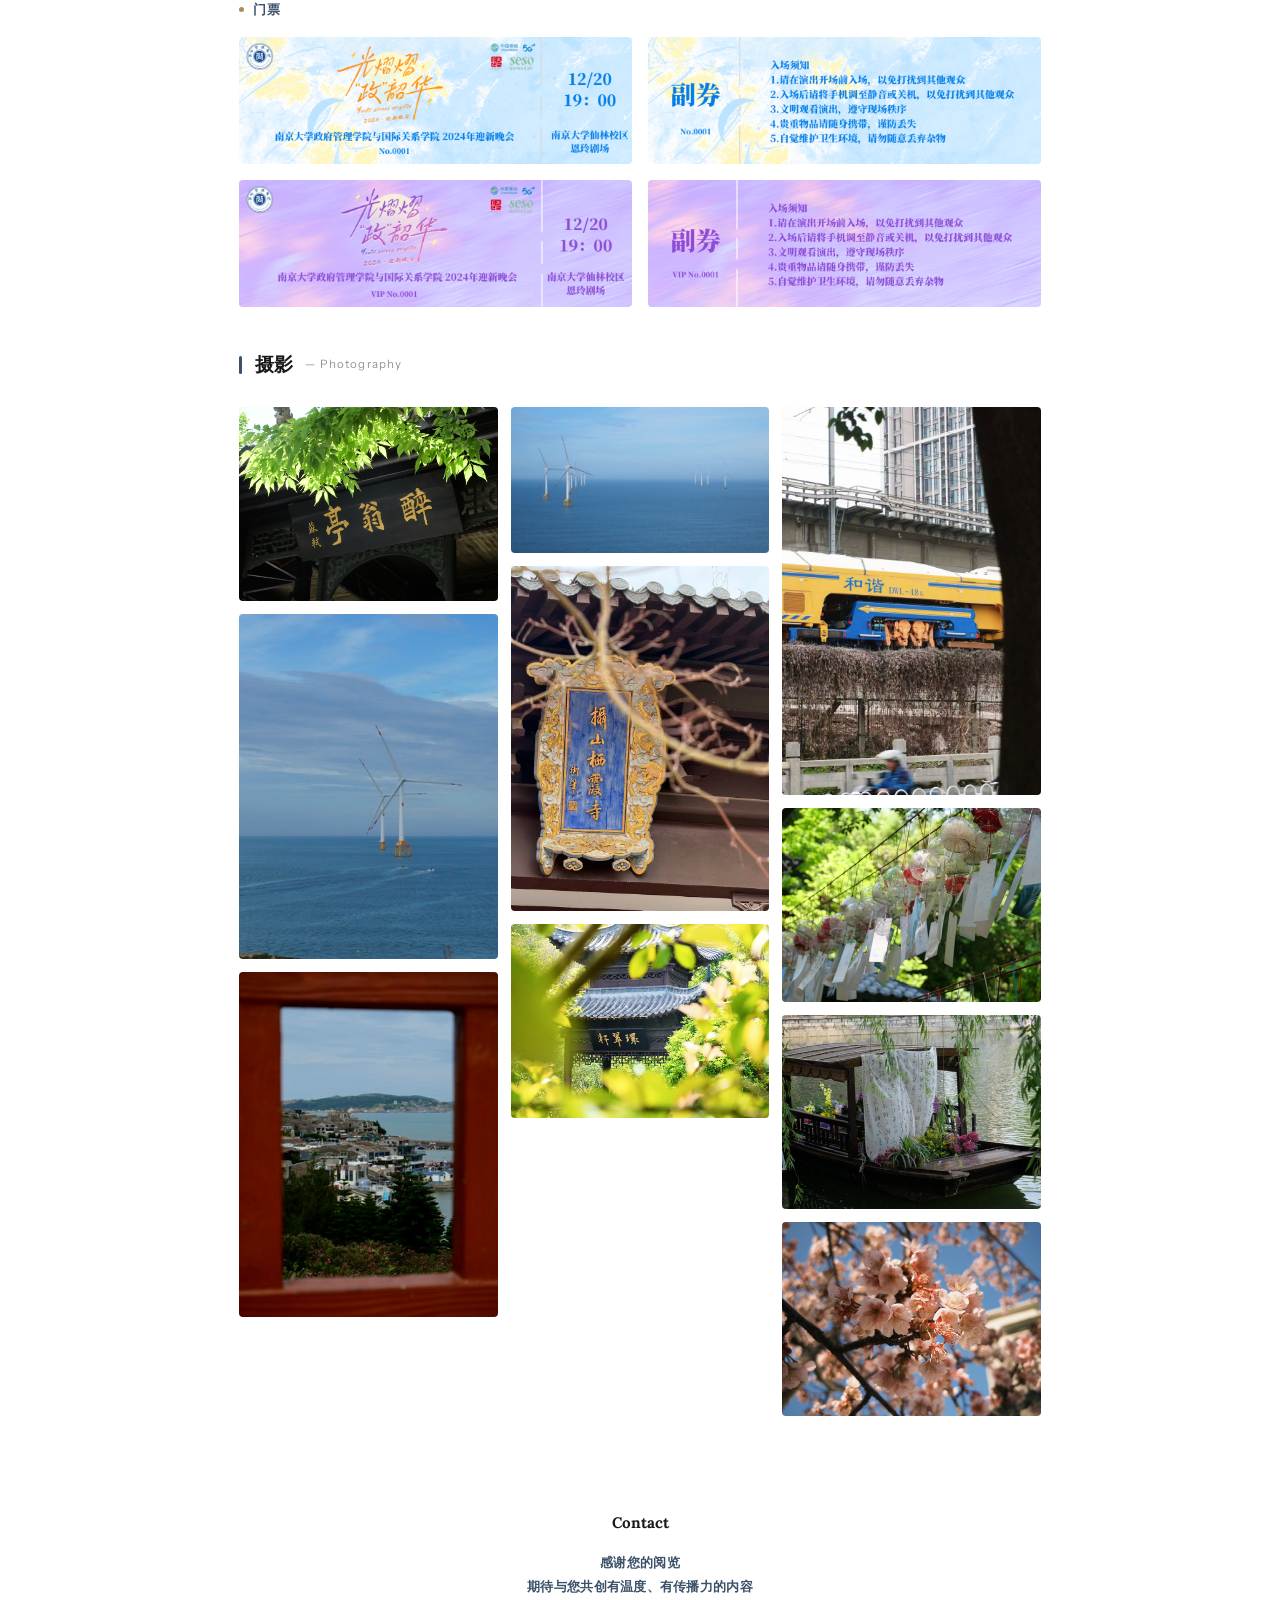
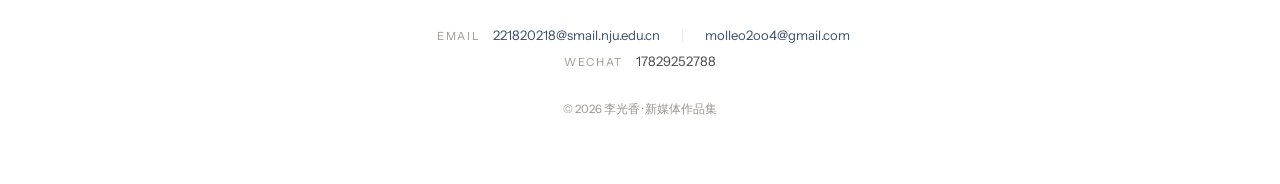
==== commit 37b0edaa: "Disable lightbox zoom for design and photography sections" ====
--- a/portfolio.html
+++ b/portfolio.html
@@ -1027,8 +1027,6 @@
       document.querySelectorAll('.gitem, .pitem').forEach(function(item) {
         item.addEventListener('click', function(e) {
           e.preventDefault();
-          lbImg.src = item.getAttribute('data-src');
-          lb.classList.add('active');
         });
       });
       lb.addEventListener('click', function() { lb.classList.remove('active'); lbImg.src = ''; });
